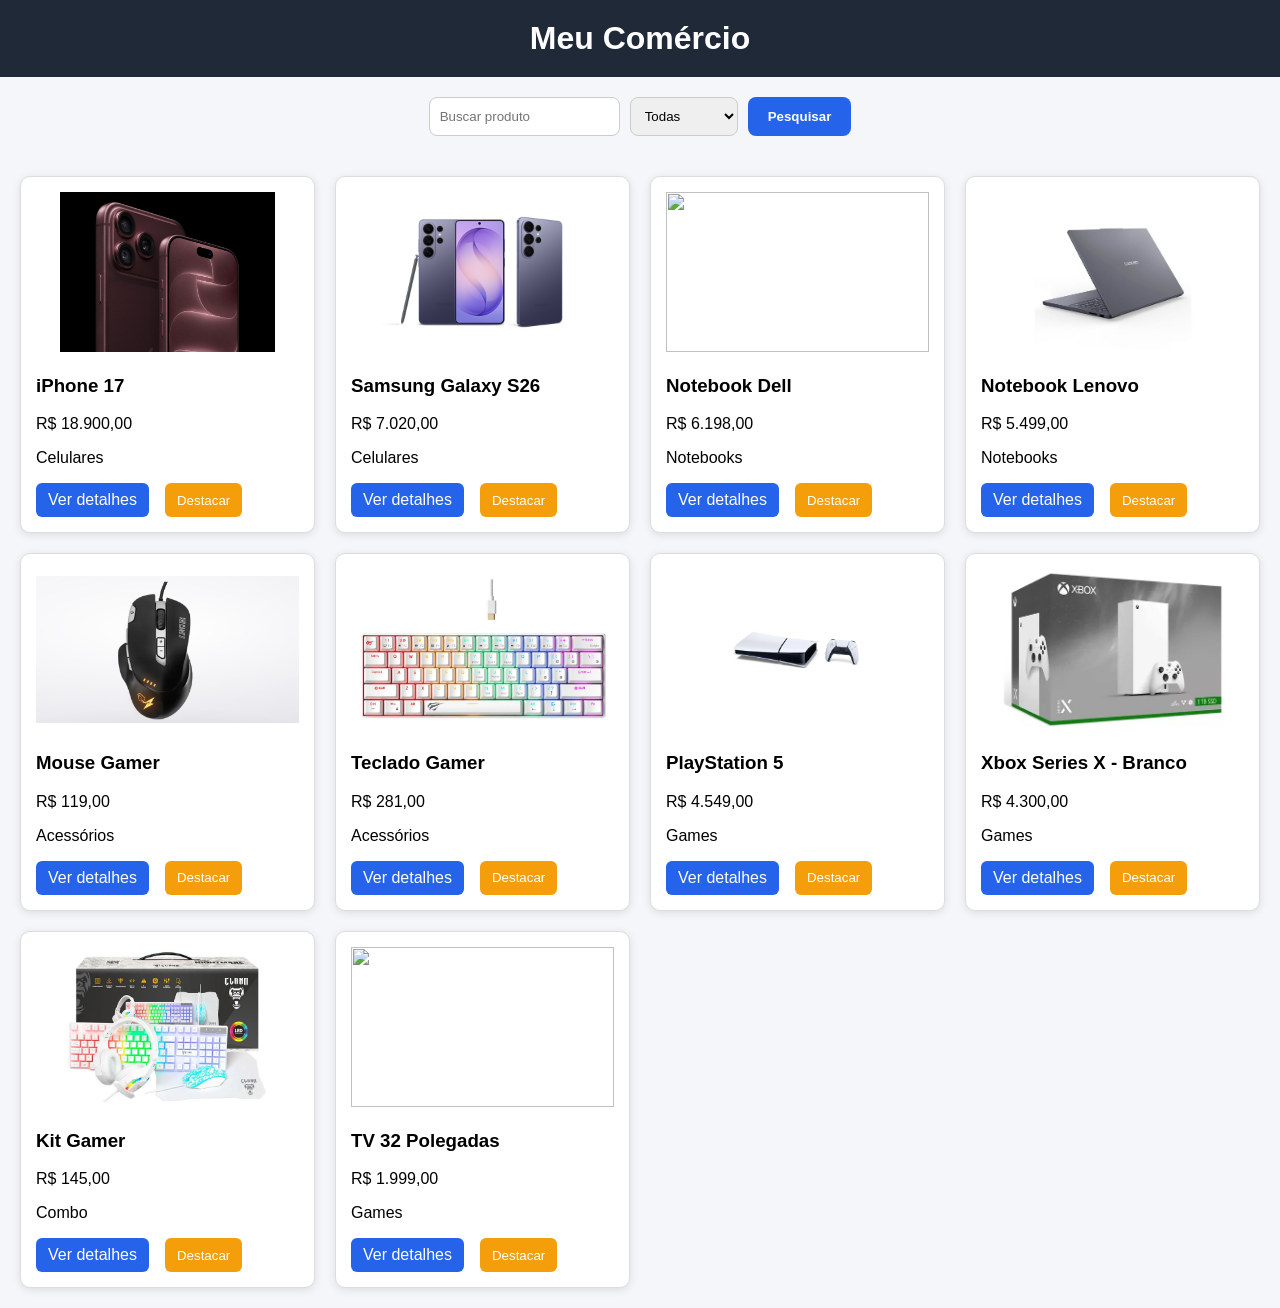
==== index.html @ 9a6221bd "Backup inicial da atividade 09" ====
<!DOCTYPE html>
<html lang="pt-BR">
<head>
    <meta charset="UTF-8">
    <meta name="viewport" content="width=device-width, initial-scale=1.0">

<title>Meu Pequeno Comércio</title>
    <link rel="stylesheet" href="./css/styles.css">
</head>

<body>
    <h1>Meu Comércio</h1>

        <div class="controls">
            <input type="text" id="search" placeholder="Buscar produto">

            <select id="category">
                <option value="Todas">Todos</option>
            </select>

            <button id="btnRender">Pesquisar</button>
        </div>

        <div id="product-list"></div>

    <script src="./js/script.js"></script>
</body>

</html>
---- css/styles.css ----
body {
    font-family: Arial, sans-serif;
    margin: 0;
    background-color: #f4f6f9;
}

h1 {
    text-align: center;
    background: #1f2937;
    color: white;
    padding: 20px;
    margin: 0;
}

.controls {
    display: flex;
    justify-content: center;
    gap: 10px;
    padding: 20px;
    flex-wrap: wrap;
}

input,
select {
    padding: 10px;
    border: 1px solid #ccc;
    border-radius: 8px;
}

#btnRender {
    background: #2563eb;
    color: white;
    border: none;
    padding: 12px 20px;
    font-weight: bold;
    border-radius: 8px;
}

#btnRender:hover {
    background: #1d4ed8;
}

#product-list {
    display: grid;
    grid-template-columns: repeat(auto-fit, minmax(250px, 1fr));
    gap: 20px;
    padding: 20px;
}

.card {
background: white;
border: 1px solid #ddd;
border-radius: 8px;
padding: 10px;
}

.card {
    background: white;
    border-radius: 10px;
    padding: 15px;
    box-shadow: 0 2px 8px rgba(0,0,0,.1);
}

.card img {
    width: 100%;
    height: 160px;
    object-fit: contain;
}

.card:hover {
    transform: translateY(-5px);
    box-shadow: 0 6px 20px rgba(0,0,0,.2);
}

.highlight {
border: 3px solid orange;
box-shadow: 0 0 10px orange;
}

button {
    background-color: #f59e0b;
    color: white;
    border: none;
    border-radius: 6px;
    padding: 8px 12px;
}

.btn-details {
    background-color: #2563eb;
    color: white;
    text-decoration: none;
    padding: 8px 12px;
    border-radius: 6px;
    display: inline-block;
    margin-right: 8px;
    transition: 0.3s;
}

.btn-details:hover {
    background-color: #1d4ed8;
}

.card-buttons {
    display: flex;
    gap: 8px;
    margin-top: 10px;
}

#product-details {
    max-width: 700px;
    margin: 30px auto;
    padding: 30px;
    background: white;
    border-radius: 12px;
    box-shadow: 0 4px 12px rgba(0,0,0,.1);
}

.detail-image {
    width: 100%;
    max-width: 280px;
    height: auto;
    display: block;
    margin: 0 auto 20px auto;
    border-radius: 12px;
}

#product-details h2 {
    text-align: center;
    color: #1f2937;
    margin-bottom: 10px;
}

.price {
    text-align: center;
    color: #16a34a;
    font-size: 28px;
    font-weight: bold;
    margin-bottom: 20px;
}

.info {
    margin-bottom: 15px;
    font-size: 16px;
}

.back-button {
    display: inline-block;
    margin-top: 20px;
    background: #2563eb;
    color: white;
    padding: 10px 16px;
    border-radius: 8px;
    text-decoration: none;
}

.back-button:hover {
    background: #1d4ed8;
}

.back-container {
    max-width: 700px;
    margin: 10px auto;
}
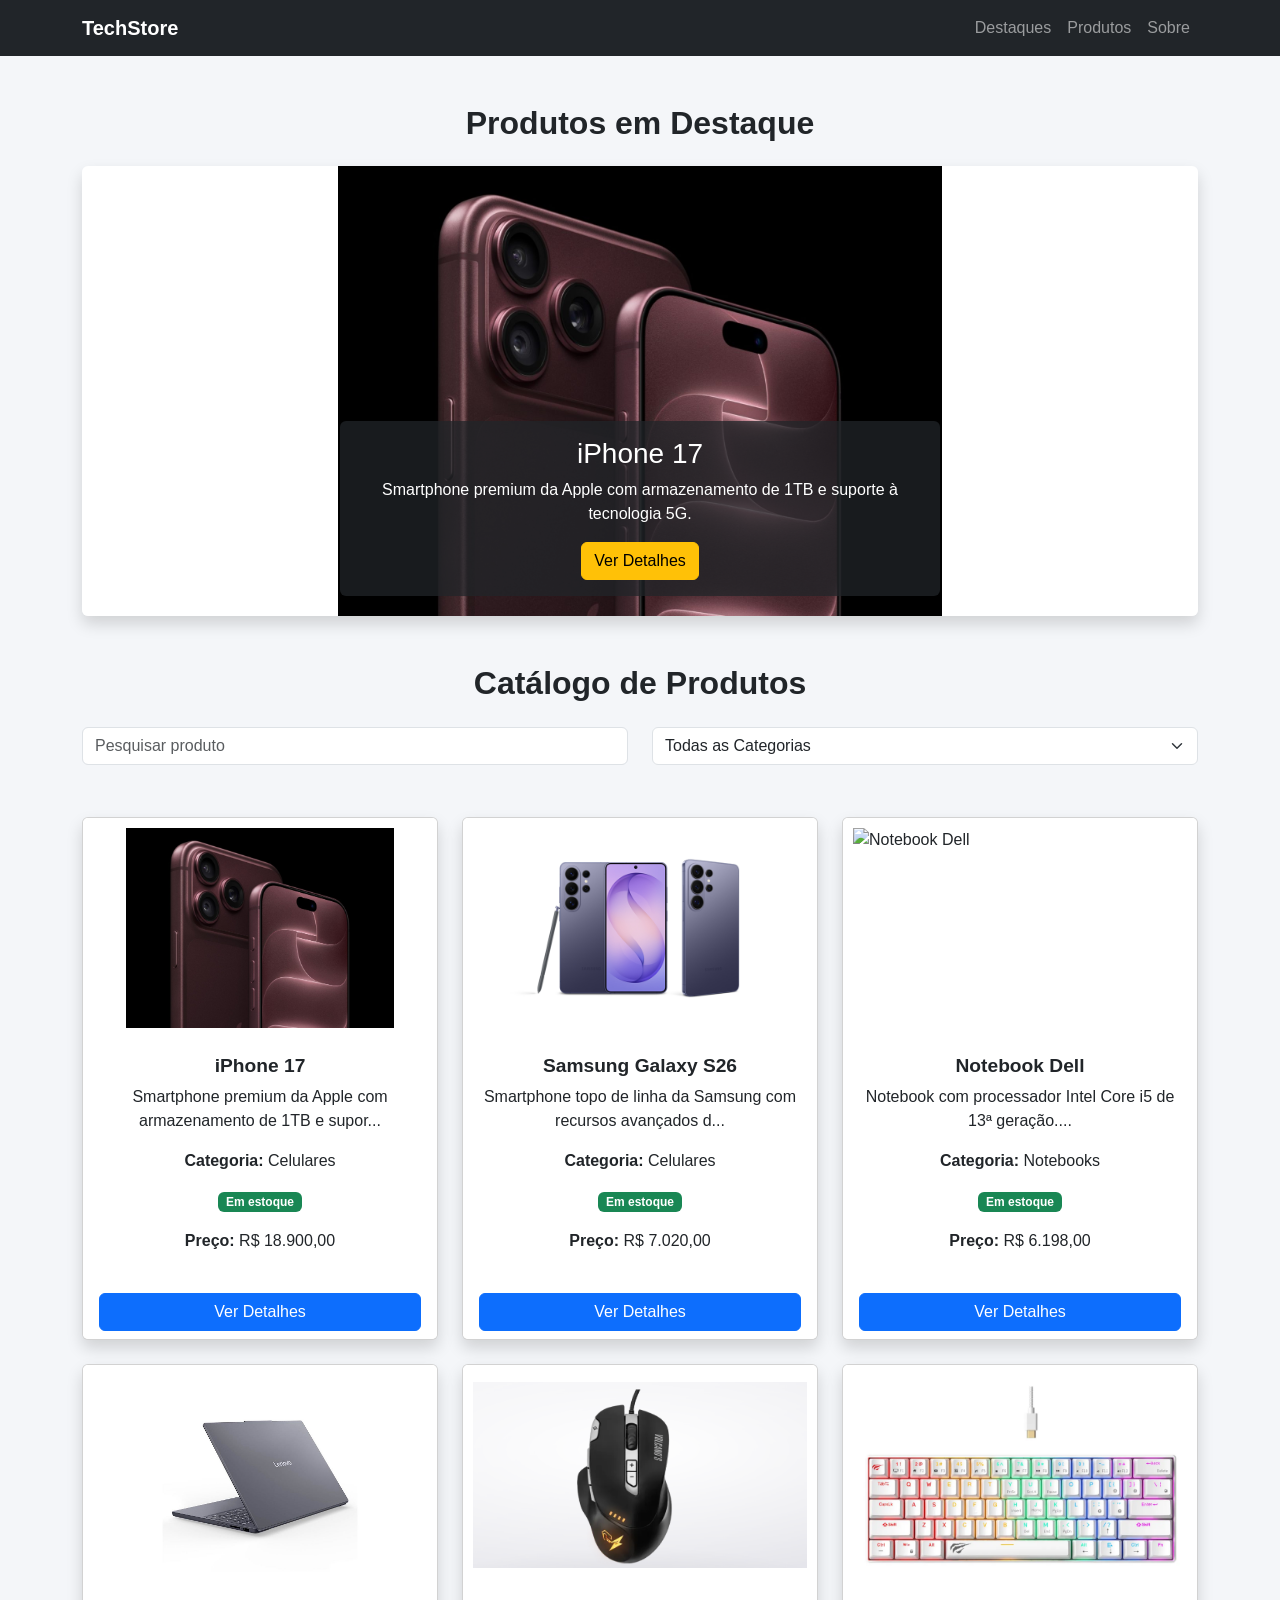
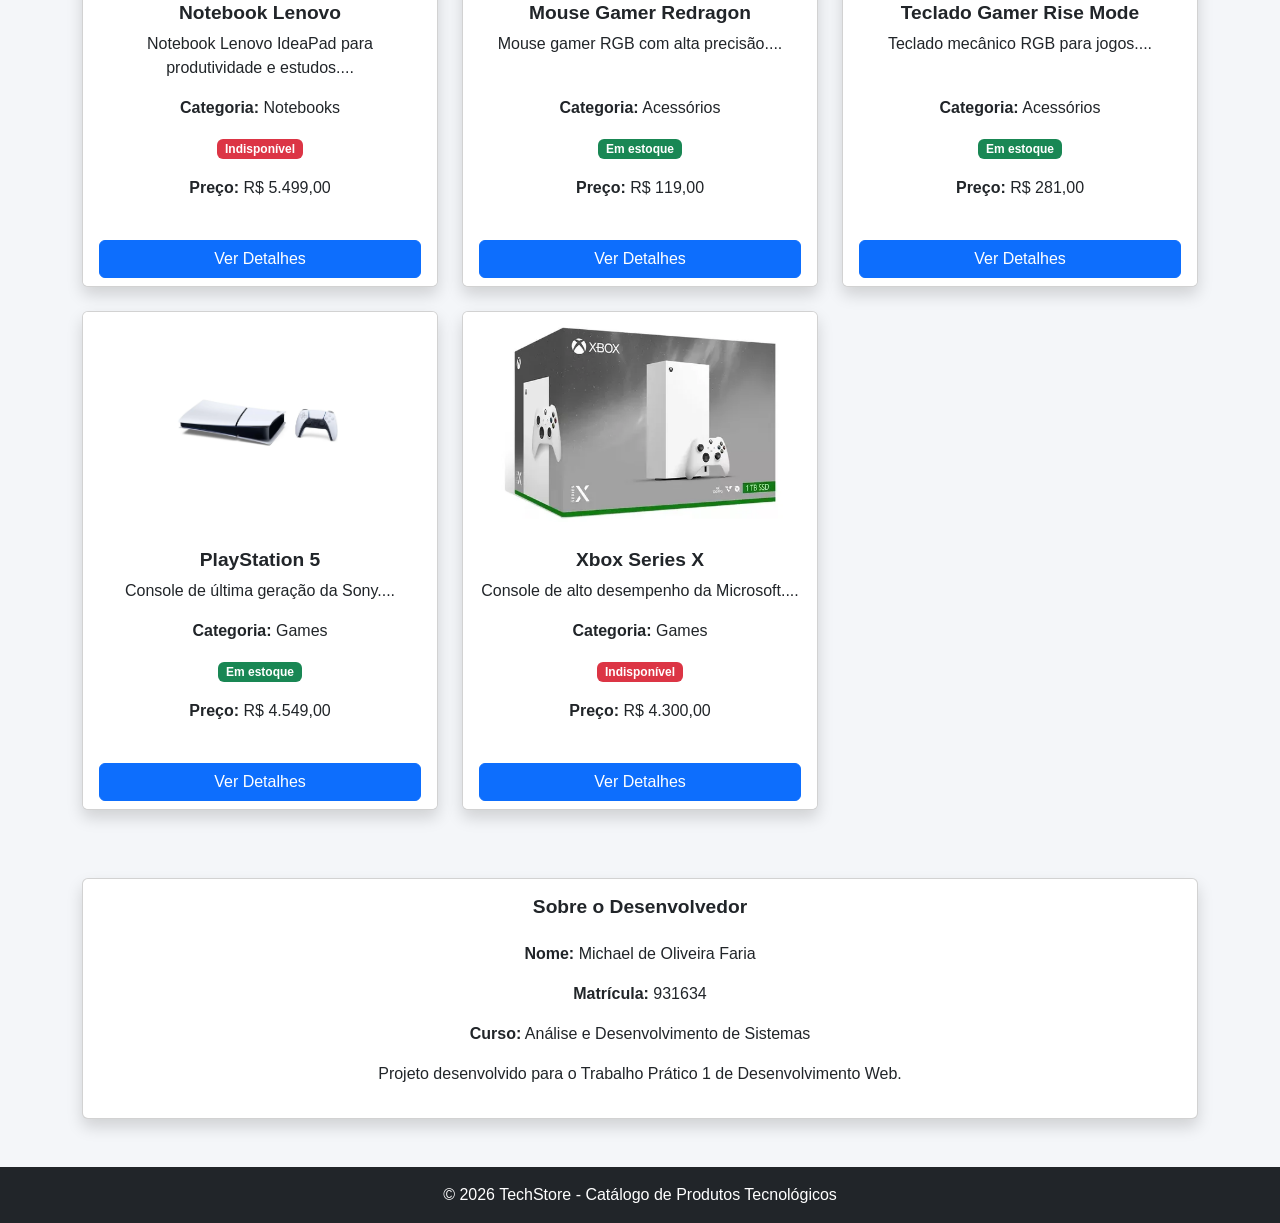
==== commit 79321699: "Implementa home e pagina de detalhes dinamicas" ====
--- a/index.html
+++ b/index.html
@@ -1,29 +1,203 @@
 <!DOCTYPE html>
 <html lang="pt-BR">
+
 <head>
     <meta charset="UTF-8">
     <meta name="viewport" content="width=device-width, initial-scale=1.0">
-
-<title>Meu Pequeno Comércio</title>
-    <link rel="stylesheet" href="./css/styles.css">
+    <title>TechStore</title>
+
+    <!-- Bootstrap -->
+    <link href="https://cdn.jsdelivr.net/npm/bootstrap@5.3.7/dist/css/bootstrap.min.css"
+        rel="stylesheet">
+
+    <!-- CSS -->
+    <link rel="stylesheet" href="./assets/css/styles.css">
 </head>
 
 <body>
-    <h1>Meu Comércio</h1>
-
-        <div class="controls">
-            <input type="text" id="search" placeholder="Buscar produto">
-
-            <select id="category">
-                <option value="Todas">Todos</option>
-            </select>
-
-            <button id="btnRender">Pesquisar</button>
-        </div>
-
-        <div id="product-list"></div>
-
-    <script src="./js/script.js"></script>
+
+    <!-- Navbar -->
+
+    <nav class="navbar navbar-expand-lg navbar-dark bg-dark">
+        <div class="container">
+
+            <a class="navbar-brand fw-bold" href="index.html">
+                TechStore
+            </a>
+
+            <button class="navbar-toggler"
+                type="button"
+                data-bs-toggle="collapse"
+                data-bs-target="#menuPrincipal">
+
+                <span class="navbar-toggler-icon"></span>
+
+            </button>
+
+            <div class="collapse navbar-collapse" id="menuPrincipal">
+
+                <ul class="navbar-nav ms-auto">
+
+                    <li class="nav-item">
+                        <a class="nav-link" href="#destaques">
+                            Destaques
+                        </a>
+                    </li>
+
+                    <li class="nav-item">
+                        <a class="nav-link" href="#produtos">
+                            Produtos
+                        </a>
+                    </li>
+
+                    <li class="nav-item">
+                        <a class="nav-link" href="#autor">
+                            Sobre
+                        </a>
+                    </li>
+
+                </ul>
+
+            </div>
+
+        </div>
+    </nav>
+
+    <!-- Destaques -->
+
+    <section id="destaques" class="container mt-5">
+
+        <h2 class="text-center mb-4 fw-bold">
+            Produtos em Destaque
+        </h2>
+
+        <div id="carouselDestaques"
+            class="carousel slide shadow rounded overflow-hidden">
+            <div class="carousel-indicators" id="carousel-indicators">
+            
+            </div>
+
+            <div class="carousel-inner" id="carousel-container">
+
+                <!-- Gerado pelo app.js -->
+
+            </div>
+
+            <button class="carousel-control-prev"
+                type="button"
+                data-bs-target="#carouselDestaques"
+                data-bs-slide="prev">
+
+                <span class="carousel-control-prev-icon"></span>
+
+            </button>
+
+            <button class="carousel-control-next"
+                type="button"
+                data-bs-target="#carouselDestaques"
+                data-bs-slide="next">
+
+                <span class="carousel-control-next-icon"></span>
+
+            </button>
+
+        </div>
+
+    </section>
+
+    <!-- Produtos -->
+
+    <section id="produtos" class="container mt-5">
+
+        <h2 class="text-center mb-4 fw-bold">
+            Catálogo de Produtos
+        </h2>
+
+        <div class="row mb-4">
+
+            <div class="col-md-6 mb-2">
+
+                <input type="text"
+                    id="search"
+                    class="form-control"
+                    placeholder="Pesquisar produto">
+
+            </div>
+
+            <div class="col-md-6 mb-2">
+
+                <select id="category"
+                    class="form-select">
+
+                    <option value="Todas">
+                        Todas as Categorias
+                    </option>
+
+                </select>
+
+            </div>
+
+        </div>
+
+        <div id="product-list"
+            class="row g-4">
+
+            <!-- Cards gerados pelo app.js -->
+
+        </div>
+
+    </section>
+
+    <!-- Sobre -->
+
+    <section id="autor"
+        class="container mt-5 mb-5">
+
+        <div class="card shadow">
+
+            <div class="card-body">
+
+                <h2 class="card-title mb-4">
+                    Sobre o Desenvolvedor
+                </h2>
+
+                <p>
+                    <strong>Nome:</strong>
+                    Michael de Oliveira Faria
+                </p>
+
+                <p>
+                    <strong>Matrícula:</strong>
+                    931634
+                </p>
+
+                <p>
+                    <strong>Curso:</strong>
+                    Análise e Desenvolvimento de Sistemas
+                </p>
+
+                <p>
+                    Projeto desenvolvido para o Trabalho Prático 1 de Desenvolvimento Web.
+                </p>
+
+            </div>
+
+        </div>
+
+    </section>
+
+    <footer class="bg-dark text-white text-center p-3 mt-4">
+         © 2026 TechStore - Catálogo de Produtos Tecnológicos
+    </footer>
+
+    <!-- Bootstrap JS -->
+
+    <script src="https://cdn.jsdelivr.net/npm/bootstrap@5.3.7/dist/js/bootstrap.bundle.min.js"></script>
+    
+    <!-- App -->
+
+    <script src="./assets/js/app.js"></script>
+
 </body>
 
 </html>
--- a/assets/css/styles.css
+++ b/assets/css/styles.css
@@ -0,0 +1,192 @@
+body {
+    font-family: Arial, sans-serif;
+    margin: 0;
+    background-color: #f4f6f9;
+}
+
+h1 {
+    text-align: center;
+    background: #1f2937;
+    color: white;
+    padding: 20px;
+    margin: 0;
+}
+
+.controls {
+    display: flex;
+    justify-content: center;
+    gap: 10px;
+    padding: 20px;
+    flex-wrap: wrap;
+}
+
+input,
+select {
+    padding: 10px;
+    border: 1px solid #ccc;
+    border-radius: 8px;
+}
+
+#btnRender {
+    background: #2563eb;
+    color: white;
+    border: none;
+    padding: 12px 20px;
+    font-weight: bold;
+    border-radius: 8px;
+}
+
+#btnRender:hover {
+    background: #1d4ed8;
+}
+
+#product-list {
+    padding: 20px 0;
+}
+
+.card {
+    transition: 0.3s;
+}
+
+.card img {
+    width: 100%;
+    height: 220px;
+    object-fit: contain;
+    padding: 10px;
+}
+
+.card:hover {
+    transform: translateY(-5px);
+    box-shadow: 0 6px 20px rgba(0,0,0,.2);
+}
+
+.highlight {
+border: 3px solid orange;
+box-shadow: 0 0 10px orange;
+}
+
+button {
+    background-color: #f59e0b;
+    color: white;
+    border: none;
+    border-radius: 6px;
+    padding: 8px 12px;
+}
+
+.btn-details {
+    background-color: #2563eb;
+    color: white;
+    text-decoration: none;
+    padding: 8px 12px;
+    border-radius: 6px;
+    display: inline-block;
+    margin-right: 8px;
+    transition: 0.3s;
+}
+
+.btn-details:hover {
+    background-color: #1d4ed8;
+}
+
+.card-buttons {
+    display: flex;
+    gap: 8px;
+    margin-top: 10px;
+}
+
+#product-details {
+    max-width: 700px;
+    margin: 30px auto;
+    padding: 30px;
+    background: white;
+    border-radius: 12px;
+    box-shadow: 0 4px 12px rgba(0,0,0,.1);
+}
+
+.detail-image {
+    width: 100%;
+    max-width: 280px;
+    height: auto;
+    display: block;
+    margin: 0 auto 20px auto;
+    border-radius: 12px;
+}
+
+#product-details h2 {
+    text-align: center;
+    color: #1f2937;
+    margin-bottom: 10px;
+}
+
+.price {
+    text-align: center;
+    color: #16a34a;
+    font-size: 28px;
+    font-weight: bold;
+    margin-bottom: 20px;
+}
+
+.info {
+    margin-bottom: 15px;
+    font-size: 16px;
+}
+
+.back-button {
+    display: inline-block;
+    margin-top: 20px;
+    background: #2563eb;
+    color: white;
+    padding: 10px 16px;
+    border-radius: 8px;
+    text-decoration: none;
+}
+
+.back-button:hover {
+    background: #1d4ed8;
+}
+
+.back-container {
+    max-width: 700px;
+    margin: 10px auto;
+}
+.card {
+    width: 100% !important;
+}
+
+.card-body {
+    display: flex;
+    flex-direction: column;
+}
+
+.card-title {
+    font-size: 1.2rem;
+    font-weight: bold;
+}
+
+.card-text {
+    flex-grow: 1;
+}
+
+.card img {
+    max-width: 100%;
+    object-fit: contain;
+}
+
+.carousel-item img {
+    height: 500px;
+    object-fit: contain;
+    background-color: white;
+}
+
+.carousel-caption {
+    max-width: 600px;
+    margin: 0 auto;
+}
+
+.card-body {
+    text-align: center;
+}
+
+.card-footer {
+    background: transparent;
+}
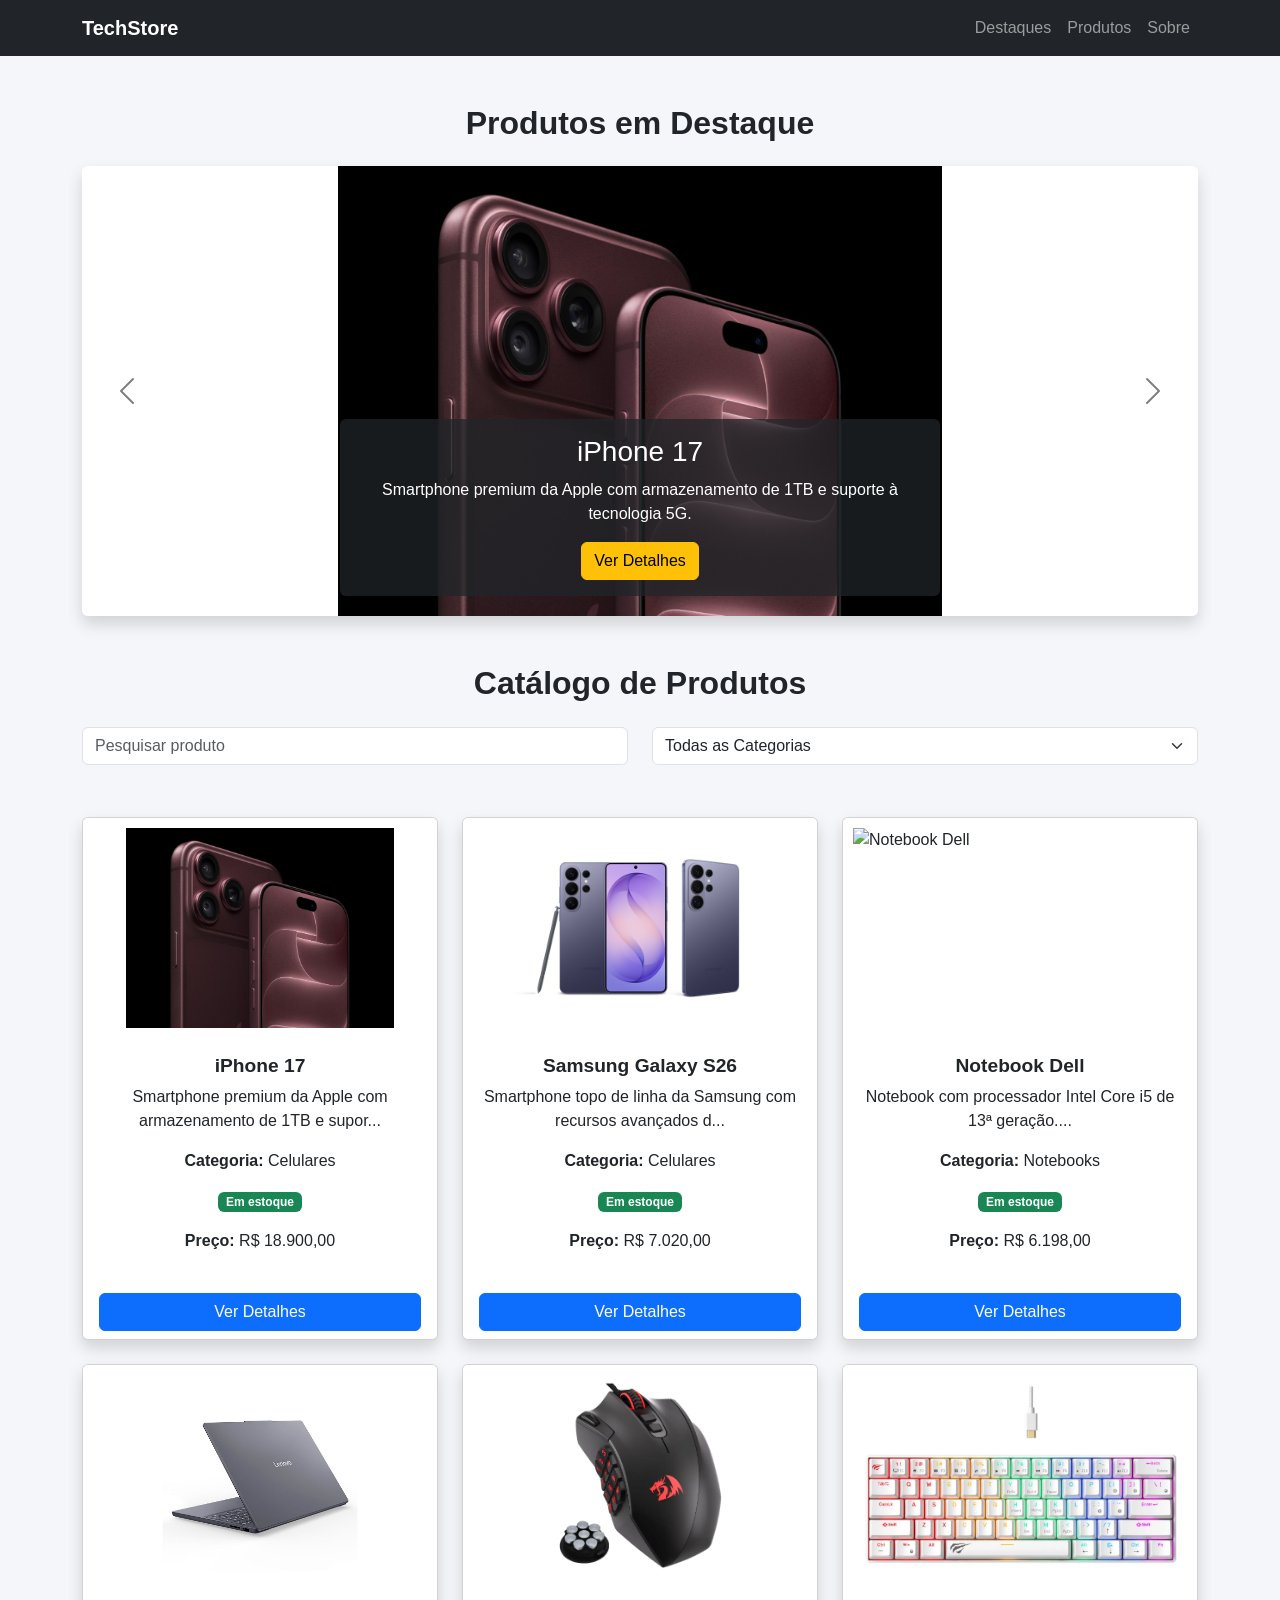
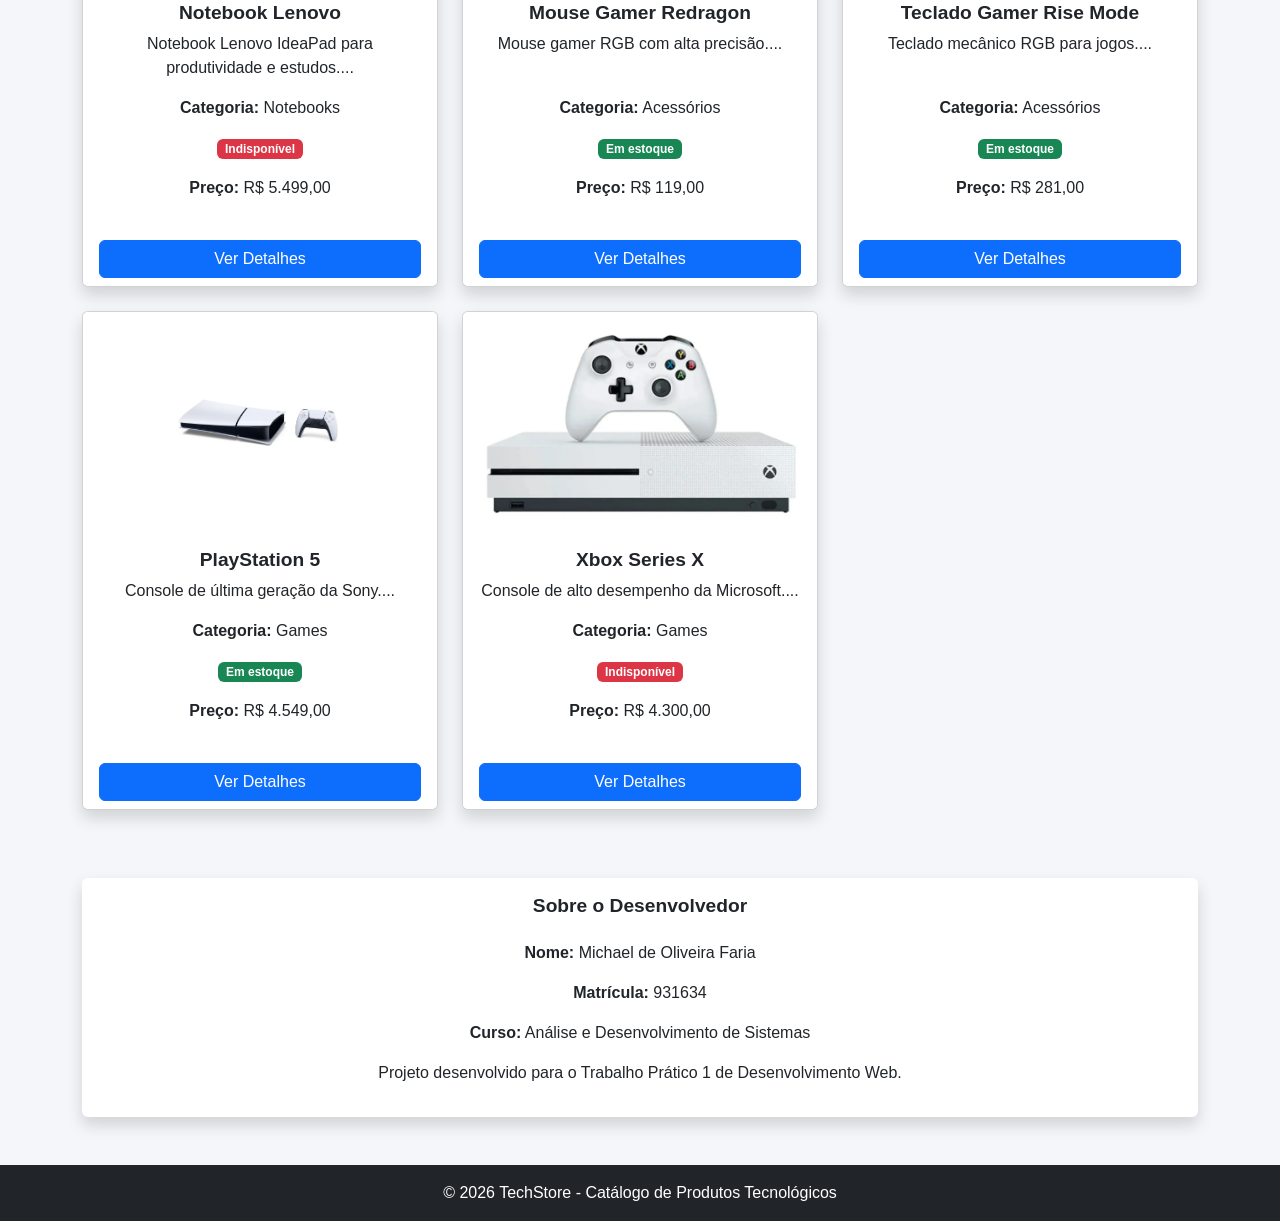
==== commit f6c9ec79: "Atualiza imagens e finaliza carousel responsivo" ====
--- a/index.html
+++ b/index.html
@@ -72,10 +72,10 @@
         </h2>
 
         <div id="carouselDestaques"
-            class="carousel slide shadow rounded overflow-hidden">
-            <div class="carousel-indicators" id="carousel-indicators">
+            class="carousel slide shadow rounded overflow-hidden"
+            data-bs-ride="carousel"
+            data-bs-interval="4000">
             
-            </div>
 
             <div class="carousel-inner" id="carousel-container">
 
@@ -193,8 +193,6 @@
     <!-- Bootstrap JS -->
 
     <script src="https://cdn.jsdelivr.net/npm/bootstrap@5.3.7/dist/js/bootstrap.bundle.min.js"></script>
-    
-    <!-- App -->
 
     <script src="./assets/js/app.js"></script>
 
--- a/assets/css/styles.css
+++ b/assets/css/styles.css
@@ -1,10 +1,13 @@
+/* ========================================
+   GERAL
+======================================== */
+
 body {
     font-family: Arial, sans-serif;
-    margin: 0;
     background-color: #f4f6f9;
 }
 
-h1 {
+.page-title {
     text-align: center;
     background: #1f2937;
     color: white;
@@ -12,150 +15,84 @@
     margin: 0;
 }
 
-.controls {
-    display: flex;
-    justify-content: center;
-    gap: 10px;
-    padding: 20px;
-    flex-wrap: wrap;
-}
-
 input,
 select {
-    padding: 10px;
-    border: 1px solid #ccc;
     border-radius: 8px;
 }
 
-#btnRender {
-    background: #2563eb;
+/* ========================================
+   CAROUSEL
+======================================== */
+
+.carousel {
+    background-color: white;
+    border-radius: 10px;
+    overflow: hidden;
+}
+
+.carousel-img {
+    width: 100%;
+    height: 450px;
+    object-fit: contain;
+    background-color: white;
+}
+
+.carousel-caption {
+    background: rgba(0, 0, 0, 0.75);
+    border-radius: 10px;
+    padding: 15px;
+    max-width: 600px;
+    margin: 0 auto;
+}
+
+.carousel-caption h3 {
     color: white;
-    border: none;
-    padding: 12px 20px;
-    font-weight: bold;
-    border-radius: 8px;
-}
-
-#btnRender:hover {
-    background: #1d4ed8;
-}
+    margin-bottom: 10px;
+}
+
+.carousel-caption p {
+    color: white;
+}
+
+.carousel-control-prev,
+.carousel-control-next {
+    width: 8%;
+}
+
+.carousel-control-prev-icon,
+.carousel-control-next-icon {
+    filter: invert(100%);
+}
+
+/* ========================================
+   CATÁLOGO
+======================================== */
 
 #product-list {
     padding: 20px 0;
 }
 
 .card {
-    transition: 0.3s;
-}
-
-.card img {
-    width: 100%;
-    height: 220px;
-    object-fit: contain;
-    padding: 10px;
+    width: 100%;
+    transition: all 0.3s ease;
 }
 
 .card:hover {
     transform: translateY(-5px);
-    box-shadow: 0 6px 20px rgba(0,0,0,.2);
-}
-
-.highlight {
-border: 3px solid orange;
-box-shadow: 0 0 10px orange;
-}
-
-button {
-    background-color: #f59e0b;
-    color: white;
-    border: none;
-    border-radius: 6px;
-    padding: 8px 12px;
-}
-
-.btn-details {
-    background-color: #2563eb;
-    color: white;
-    text-decoration: none;
-    padding: 8px 12px;
-    border-radius: 6px;
-    display: inline-block;
-    margin-right: 8px;
-    transition: 0.3s;
-}
-
-.btn-details:hover {
-    background-color: #1d4ed8;
-}
-
-.card-buttons {
-    display: flex;
-    gap: 8px;
-    margin-top: 10px;
-}
-
-#product-details {
-    max-width: 700px;
-    margin: 30px auto;
-    padding: 30px;
-    background: white;
-    border-radius: 12px;
-    box-shadow: 0 4px 12px rgba(0,0,0,.1);
-}
-
-.detail-image {
-    width: 100%;
-    max-width: 280px;
-    height: auto;
-    display: block;
-    margin: 0 auto 20px auto;
-    border-radius: 12px;
-}
-
-#product-details h2 {
-    text-align: center;
-    color: #1f2937;
-    margin-bottom: 10px;
-}
-
-.price {
-    text-align: center;
-    color: #16a34a;
-    font-size: 28px;
-    font-weight: bold;
-    margin-bottom: 20px;
-}
-
-.info {
-    margin-bottom: 15px;
-    font-size: 16px;
-}
-
-.back-button {
-    display: inline-block;
-    margin-top: 20px;
-    background: #2563eb;
-    color: white;
-    padding: 10px 16px;
-    border-radius: 8px;
-    text-decoration: none;
-}
-
-.back-button:hover {
-    background: #1d4ed8;
-}
-
-.back-container {
-    max-width: 700px;
-    margin: 10px auto;
-}
-.card {
-    width: 100% !important;
+    box-shadow: 0 6px 20px rgba(0, 0, 0, 0.2);
+}
+
+.card img {
+    width: 100%;
+    height: 220px;
+    object-fit: contain;
+    padding: 10px;
 }
 
 .card-body {
     display: flex;
     flex-direction: column;
+    text-align: center;
 }
 
 .card-title {
@@ -167,26 +104,171 @@
     flex-grow: 1;
 }
 
-.card img {
-    max-width: 100%;
-    object-fit: contain;
-}
-
-.carousel-item img {
-    height: 500px;
-    object-fit: contain;
-    background-color: white;
-}
-
-.carousel-caption {
-    max-width: 600px;
-    margin: 0 auto;
-}
-
-.card-body {
-    text-align: center;
-}
-
 .card-footer {
     background: transparent;
+}
+
+/* ========================================
+   SOBRE
+======================================== */
+
+#autor .card {
+    border: none;
+}
+
+/* ========================================
+   DETALHES
+======================================== */
+
+#product-details {
+    max-width: 1000px;
+    margin: 30px auto;
+}
+
+#product-details .card {
+    border: none;
+}
+
+#product-details .card-body {
+    text-align: left;
+    padding: 30px;
+}
+
+#product-details .card-title {
+    font-size: 2rem;
+    font-weight: bold;
+    color: #212529;
+    margin-bottom: 20px;
+}
+
+#product-details img {
+    width: 100%;
+    min-height: 350px;
+    object-fit: contain;
+    background-color: white;
+}
+
+#product-details .badge {
+    font-size: 0.9rem;
+}
+
+/* ========================================
+   GALERIA
+======================================== */
+
+#galeria-fotos .card {
+    transition: all 0.3s ease;
+}
+
+#galeria-fotos .card:hover {
+    transform: translateY(-5px);
+}
+
+#galeria-fotos .card img {
+    height: 250px;
+    object-fit: contain;
+    background-color: white;
+}
+
+#galeria-fotos .card-body {
+    text-align: center;
+}
+
+#galeria-fotos h5 {
+    font-weight: 600;
+}
+
+/* ========================================
+   MOBILE
+======================================== */
+
+@media (max-width: 768px) {
+
+    .navbar-brand {
+        font-size: 1.1rem;
+    }
+
+    h2 {
+        font-size: 1.6rem;
+    }
+
+    /* Carousel */
+
+    .carousel-img {
+        height: 250px;
+    }
+
+    .carousel-caption {
+        position: absolute;
+        left: 10%;
+        right: 10%;
+        bottom: 10px;
+        padding: 10px;
+    }
+
+    .carousel-caption h3 {
+        font-size: 1rem;
+        margin-bottom: 5px;
+    }
+
+    .carousel-caption p {
+        display: none;
+    }
+
+    .carousel-caption .btn {
+        margin-top: 5px;
+        width: auto;
+    }
+
+    .carousel-control-prev,
+    .carousel-control-next {
+        width: 15%;
+    }
+
+    /* Cards */
+
+    .card img {
+        height: 180px;
+    }
+
+    .card-title {
+        font-size: 1rem;
+    }
+
+    .card-text {
+        font-size: 0.85rem;
+    }
+
+    /* Sobre */
+
+    #autor .card-body {
+        text-align: center;
+    }
+
+    /* Detalhes */
+
+    #product-details {
+        max-width: 100%;
+        padding: 0;
+    }
+
+    #product-details img {
+        min-height: auto;
+        max-height: 250px;
+    }
+
+    #product-details .card-title {
+        font-size: 1.5rem;
+        text-align: center;
+    }
+
+    #product-details .card-body {
+        padding: 20px;
+    }
+
+    /* Galeria */
+
+    #galeria-fotos .card img {
+        height: 180px;
+    }
 }
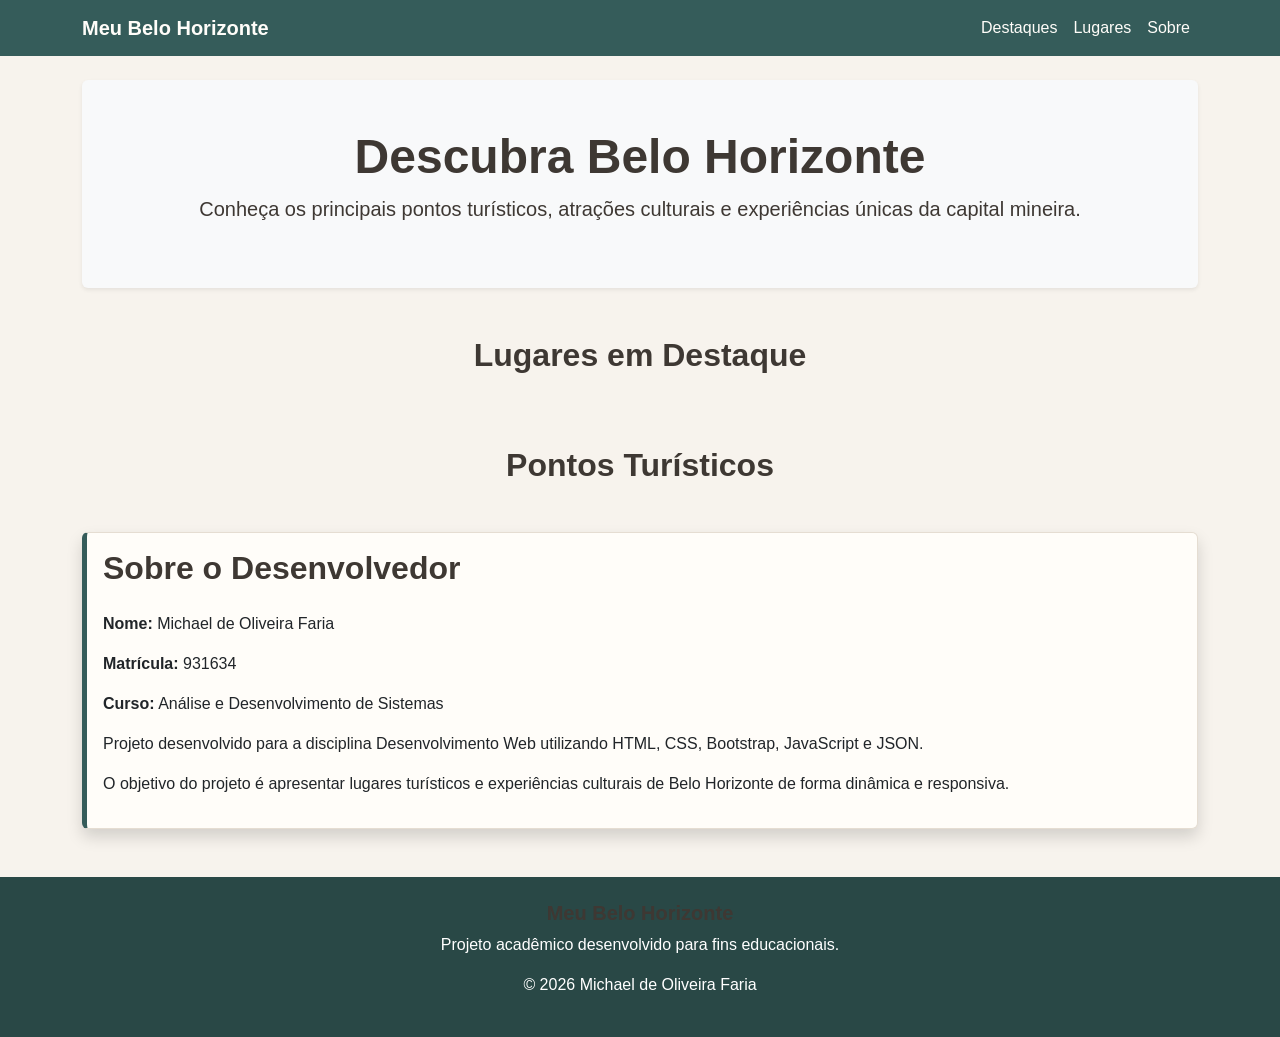
==== commit 130bc7ab: "Atualizando o tema do trabalho" ====
--- a/index.html
+++ b/index.html
@@ -2,30 +2,43 @@
 <html lang="pt-BR">
 
 <head>
+
     <meta charset="UTF-8">
     <meta name="viewport" content="width=device-width, initial-scale=1.0">
-    <title>TechStore</title>
+
+    <title>Meu Belo Horizonte</title>
 
     <!-- Bootstrap -->
-    <link href="https://cdn.jsdelivr.net/npm/bootstrap@5.3.7/dist/css/bootstrap.min.css"
+    <link
+        href="https://cdn.jsdelivr.net/npm/bootstrap@5.3.7/dist/css/bootstrap.min.css"
         rel="stylesheet">
 
     <!-- CSS -->
-    <link rel="stylesheet" href="./assets/css/styles.css">
+    <link
+        rel="stylesheet"
+        href="./assets/css/styles.css">
+
 </head>
 
 <body>
 
-    <!-- Navbar -->
-
-    <nav class="navbar navbar-expand-lg navbar-dark bg-dark">
+    <!-- ==========================
+         CABEÇALHO
+    =========================== -->
+
+    <nav class="navbar navbar-expand-lg navbar-dark">
+
         <div class="container">
 
-            <a class="navbar-brand fw-bold" href="index.html">
-                TechStore
+            <a class="navbar-brand fw-bold"
+                href="index.html">
+
+                Meu Belo Horizonte
+
             </a>
 
-            <button class="navbar-toggler"
+            <button
+                class="navbar-toggler"
                 type="button"
                 data-bs-toggle="collapse"
                 data-bs-target="#menuPrincipal">
@@ -34,24 +47,29 @@
 
             </button>
 
-            <div class="collapse navbar-collapse" id="menuPrincipal">
+            <div
+                class="collapse navbar-collapse"
+                id="menuPrincipal">
 
                 <ul class="navbar-nav ms-auto">
 
                     <li class="nav-item">
-                        <a class="nav-link" href="#destaques">
+                        <a class="nav-link"
+                            href="#destaques">
                             Destaques
                         </a>
                     </li>
 
                     <li class="nav-item">
-                        <a class="nav-link" href="#produtos">
-                            Produtos
+                        <a class="nav-link"
+                            href="#lugares">
+                            Lugares
                         </a>
                     </li>
 
                     <li class="nav-item">
-                        <a class="nav-link" href="#autor">
+                        <a class="nav-link"
+                            href="#autor">
                             Sobre
                         </a>
                     </li>
@@ -61,43 +79,79 @@
             </div>
 
         </div>
+
     </nav>
 
-    <!-- Destaques -->
-
-    <section id="destaques" class="container mt-5">
+    <!-- ==========================
+         BANNER
+    =========================== -->
+
+    <section class="container mt-4">
+
+        <div class="p-5 rounded text-center bg-light shadow-sm">
+
+            <h1 class="display-5 fw-bold">
+                Descubra Belo Horizonte
+            </h1>
+
+            <p class="lead">
+
+                Conheça os principais pontos turísticos,
+                atrações culturais e experiências únicas
+                da capital mineira.
+
+            </p>
+
+        </div>
+
+    </section>
+
+    <!-- ==========================
+         DESTAQUES
+    =========================== -->
+
+    <section
+        id="destaques"
+        class="container mt-5">
 
         <h2 class="text-center mb-4 fw-bold">
-            Produtos em Destaque
+
+            Lugares em Destaque
+
         </h2>
 
         <div id="carouselDestaques"
             class="carousel slide shadow rounded overflow-hidden"
-            data-bs-ride="carousel"
-            data-bs-interval="4000">
-            
-
-            <div class="carousel-inner" id="carousel-container">
-
-                <!-- Gerado pelo app.js -->
+            data-bs-ride="carousel">
+
+            <div class="carousel-inner"
+                id="carousel-container">
+
+                <!-- app.js -->
 
             </div>
 
-            <button class="carousel-control-prev"
+            <button
+                class="carousel-control-prev"
                 type="button"
                 data-bs-target="#carouselDestaques"
                 data-bs-slide="prev">
 
-                <span class="carousel-control-prev-icon"></span>
+                <span
+                    class="carousel-control-prev-icon">
+                </span>
 
             </button>
 
-            <button class="carousel-control-next"
+            <button
+                class="carousel-control-next"
                 type="button"
                 data-bs-target="#carouselDestaques"
                 data-bs-slide="next">
 
-                <span class="carousel-control-next-icon"></span>
+                <span
+                    class="carousel-control-next-icon">
+                </span>
 
             </button>
 
@@ -105,79 +159,84 @@
 
     </section>
 
-    <!-- Produtos -->
-
-    <section id="produtos" class="container mt-5">
+    <!-- ==========================
+         TODOS OS LUGARES
+    =========================== -->
+
+    <section
+        id="lugares"
+        class="container mt-5">
 
         <h2 class="text-center mb-4 fw-bold">
-            Catálogo de Produtos
+
+            Pontos Turísticos
+
         </h2>
 
-        <div class="row mb-4">
-
-            <div class="col-md-6 mb-2">
-
-                <input type="text"
-                    id="search"
-                    class="form-control"
-                    placeholder="Pesquisar produto">
-
-            </div>
-
-            <div class="col-md-6 mb-2">
-
-                <select id="category"
-                    class="form-select">
-
-                    <option value="Todas">
-                        Todas as Categorias
-                    </option>
-
-                </select>
-
-            </div>
-
-        </div>
-
-        <div id="product-list"
+        <div
+            id="product-list"
             class="row g-4">
 
-            <!-- Cards gerados pelo app.js -->
-
-        </div>
-
-    </section>
-
-    <!-- Sobre -->
-
-    <section id="autor"
+            <!-- app.js -->
+
+        </div>
+
+    </section>
+
+    <!-- ==========================
+         SOBRE O DESENVOLVEDOR
+    =========================== -->
+
+    <section
+        id="autor"
         class="container mt-5 mb-5">
 
         <div class="card shadow">
 
             <div class="card-body">
 
-                <h2 class="card-title mb-4">
+                <h2 class="mb-4">
+
                     Sobre o Desenvolvedor
+
                 </h2>
 
                 <p>
+
                     <strong>Nome:</strong>
                     Michael de Oliveira Faria
-                </p>
-
-                <p>
+
+                </p>
+
+                <p>
+
                     <strong>Matrícula:</strong>
                     931634
-                </p>
-
-                <p>
+
+                </p>
+
+                <p>
+
                     <strong>Curso:</strong>
                     Análise e Desenvolvimento de Sistemas
-                </p>
-
-                <p>
-                    Projeto desenvolvido para o Trabalho Prático 1 de Desenvolvimento Web.
+
+                </p>
+
+                <p>
+
+                    Projeto desenvolvido para a disciplina
+                    Desenvolvimento Web utilizando HTML,
+                    CSS, Bootstrap, JavaScript e JSON.
+
+                </p>
+
+                <p>
+
+                    O objetivo do projeto é apresentar
+                    lugares turísticos e experiências
+                    culturais de Belo Horizonte de forma
+                    dinâmica e responsiva.
+
                 </p>
 
             </div>
@@ -186,13 +245,44 @@
 
     </section>
 
-    <footer class="bg-dark text-white text-center p-3 mt-4">
-         © 2026 TechStore - Catálogo de Produtos Tecnológicos
+    <!-- ==========================
+         RODAPÉ
+    =========================== -->
+
+    <footer class="text-center p-4">
+
+        <div class="container">
+
+            <h5>
+
+                Meu Belo Horizonte
+
+            </h5>
+
+            <p>
+
+                Projeto acadêmico desenvolvido para fins
+                educacionais.
+
+            </p>
+
+            <p>
+
+                © 2026 Michael de Oliveira Faria
+
+            </p>
+
+        </div>
+
     </footer>
 
     <!-- Bootstrap JS -->
 
-    <script src="https://cdn.jsdelivr.net/npm/bootstrap@5.3.7/dist/js/bootstrap.bundle.min.js"></script>
+    <script
+        src="https://cdn.jsdelivr.net/npm/bootstrap@5.3.7/dist/js/bootstrap.bundle.min.js">
+    </script>
+
+    <!-- App -->
 
     <script src="./assets/js/app.js"></script>
 
--- a/assets/css/styles.css
+++ b/assets/css/styles.css
@@ -1,62 +1,67 @@
-/* ========================================
-   GERAL
-======================================== */
+/* ==================================
+   ESTILO GERAL - MEU BELO HORIZONTE
+================================== */
 
 body {
     font-family: Arial, sans-serif;
-    background-color: #f4f6f9;
-}
-
-.page-title {
-    text-align: center;
-    background: #1f2937;
-    color: white;
-    padding: 20px;
-    margin: 0;
-}
-
-input,
-select {
-    border-radius: 8px;
-}
-
-/* ========================================
+    background-color: #F7F3ED;
+    color: #3E3833;
+}
+
+/* ==================================
+   NAVBAR
+================================== */
+
+.navbar {
+    background-color: #355C5A !important;
+}
+
+.navbar-brand,
+.nav-link {
+    color: #FFFDF9 !important;
+}
+
+.nav-link:hover {
+    color: #E6D3B1 !important;
+}
+
+/* ==================================
+   TÍTULOS
+================================== */
+
+h1,
+h2,
+h3,
+h4,
+h5 {
+    color: #3E3833;
+    font-weight: 600;
+}
+
+/* ==================================
    CAROUSEL
-======================================== */
+================================== */
 
 .carousel {
-    background-color: white;
-    border-radius: 10px;
+    border-radius: 12px;
     overflow: hidden;
 }
 
 .carousel-img {
     width: 100%;
-    height: 450px;
-    object-fit: contain;
-    background-color: white;
+    height: 500px;
+    object-fit: cover;
 }
 
 .carousel-caption {
-    background: rgba(0, 0, 0, 0.75);
-    border-radius: 10px;
-    padding: 15px;
-    max-width: 600px;
-    margin: 0 auto;
-}
-
-.carousel-caption h3 {
-    color: white;
-    margin-bottom: 10px;
-}
-
+    background: rgba(41, 72, 70, 0.85);
+    border-radius: 12px;
+    padding: 20px;
+}
+
+.carousel-caption h3,
 .carousel-caption p {
     color: white;
-}
-
-.carousel-control-prev,
-.carousel-control-next {
-    width: 8%;
 }
 
 .carousel-control-prev-icon,
@@ -64,211 +69,137 @@
     filter: invert(100%);
 }
 
-/* ========================================
-   CATÁLOGO
-======================================== */
-
-#product-list {
-    padding: 20px 0;
-}
+/* ==================================
+   BOTÕES
+================================== */
+
+.btn-primary,
+.btn-warning {
+    background-color: #5B7C82;
+    border-color: #5B7C82;
+    color: white;
+}
+
+.btn-primary:hover,
+.btn-warning:hover {
+    background-color: #486970;
+    border-color: #486970;
+}
+
+.btn-outline-primary {
+    color: #5B7C82;
+    border-color: #5B7C82;
+}
+
+.btn-outline-primary:hover {
+    background-color: #5B7C82;
+    color: white;
+}
+
+/* ==================================
+   CARDS
+================================== */
 
 .card {
-    width: 100%;
-    transition: all 0.3s ease;
+    background-color: #FFFDF9;
+    border: 1px solid #E5DDD2;
+    transition: 0.3s ease;
 }
 
 .card:hover {
     transform: translateY(-5px);
-    box-shadow: 0 6px 20px rgba(0, 0, 0, 0.2);
+    box-shadow: 0 6px 20px rgba(53,92,90,0.2);
 }
 
 .card img {
-    width: 100%;
-    height: 220px;
-    object-fit: contain;
-    padding: 10px;
-}
-
-.card-body {
-    display: flex;
-    flex-direction: column;
-    text-align: center;
+    height: 250px;
+    object-fit: cover;
 }
 
 .card-title {
-    font-size: 1.2rem;
-    font-weight: bold;
-}
-
-.card-text {
-    flex-grow: 1;
+    color: #355C5A;
 }
 
 .card-footer {
     background: transparent;
 }
 
-/* ========================================
-   SOBRE
-======================================== */
+/* ==================================
+   SOBRE O AUTOR
+================================== */
 
 #autor .card {
-    border: none;
-}
-
-/* ========================================
+    border-left: 5px solid #355C5A;
+}
+
+/* ==================================
    DETALHES
-======================================== */
-
-#product-details {
-    max-width: 1000px;
-    margin: 30px auto;
-}
+================================== */
 
 #product-details .card {
     border: none;
 }
 
-#product-details .card-body {
-    text-align: left;
-    padding: 30px;
-}
-
-#product-details .card-title {
-    font-size: 2rem;
-    font-weight: bold;
-    color: #212529;
-    margin-bottom: 20px;
-}
-
 #product-details img {
     width: 100%;
-    min-height: 350px;
-    object-fit: contain;
-    background-color: white;
-}
-
-#product-details .badge {
-    font-size: 0.9rem;
-}
-
-/* ========================================
+    min-height: 400px;
+    object-fit: cover;
+}
+
+#product-details .card-title {
+    color: #355C5A;
+}
+
+/* ==================================
    GALERIA
-======================================== */
+================================== */
+
+#galeria-fotos img {
+    height: 250px;
+    object-fit: cover;
+}
 
 #galeria-fotos .card {
-    transition: all 0.3s ease;
+    transition: .3s;
 }
 
 #galeria-fotos .card:hover {
     transform: translateY(-5px);
 }
 
-#galeria-fotos .card img {
-    height: 250px;
-    object-fit: contain;
-    background-color: white;
-}
-
-#galeria-fotos .card-body {
-    text-align: center;
-}
-
-#galeria-fotos h5 {
-    font-weight: 600;
-}
-
-/* ========================================
+/* ==================================
+   FOOTER
+================================== */
+
+footer {
+    background-color: #294846 !important;
+    color: white;
+}
+
+/* ==================================
    MOBILE
-======================================== */
-
-@media (max-width: 768px) {
-
-    .navbar-brand {
-        font-size: 1.1rem;
-    }
-
-    h2 {
-        font-size: 1.6rem;
-    }
-
-    /* Carousel */
-
-    .carousel-img {
-        height: 250px;
-    }
-
-    .carousel-caption {
-        position: absolute;
-        left: 10%;
-        right: 10%;
-        bottom: 10px;
-        padding: 10px;
-    }
-
-    .carousel-caption h3 {
-        font-size: 1rem;
-        margin-bottom: 5px;
-    }
-
-    .carousel-caption p {
-        display: none;
-    }
-
-    .carousel-caption .btn {
-        margin-top: 5px;
-        width: auto;
-    }
-
-    .carousel-control-prev,
-    .carousel-control-next {
-        width: 15%;
-    }
-
-    /* Cards */
-
-    .card img {
-        height: 180px;
-    }
-
-    .card-title {
-        font-size: 1rem;
-    }
-
-    .card-text {
-        font-size: 0.85rem;
-    }
-
-    /* Sobre */
-
-    #autor .card-body {
-        text-align: center;
-    }
-
-    /* Detalhes */
-
-    #product-details {
-        max-width: 100%;
-        padding: 0;
-    }
-
-    #product-details img {
-        min-height: auto;
-        max-height: 250px;
-    }
-
-    #product-details .card-title {
-        font-size: 1.5rem;
-        text-align: center;
-    }
-
-    #product-details .card-body {
-        padding: 20px;
-    }
-
-    /* Galeria */
-
-    #galeria-fotos .card img {
-        height: 180px;
-    }
+================================== */
+
+@media(max-width:768px){
+
+    .carousel-img{
+        height:250px;
+    }
+
+    .carousel-caption p{
+        display:none;
+    }
+
+    .card img{
+        height:180px;
+    }
+
+    #product-details img{
+        min-height:250px;
+    }
+
+    #product-details .card-title{
+        text-align:center;
+    }
+
 }
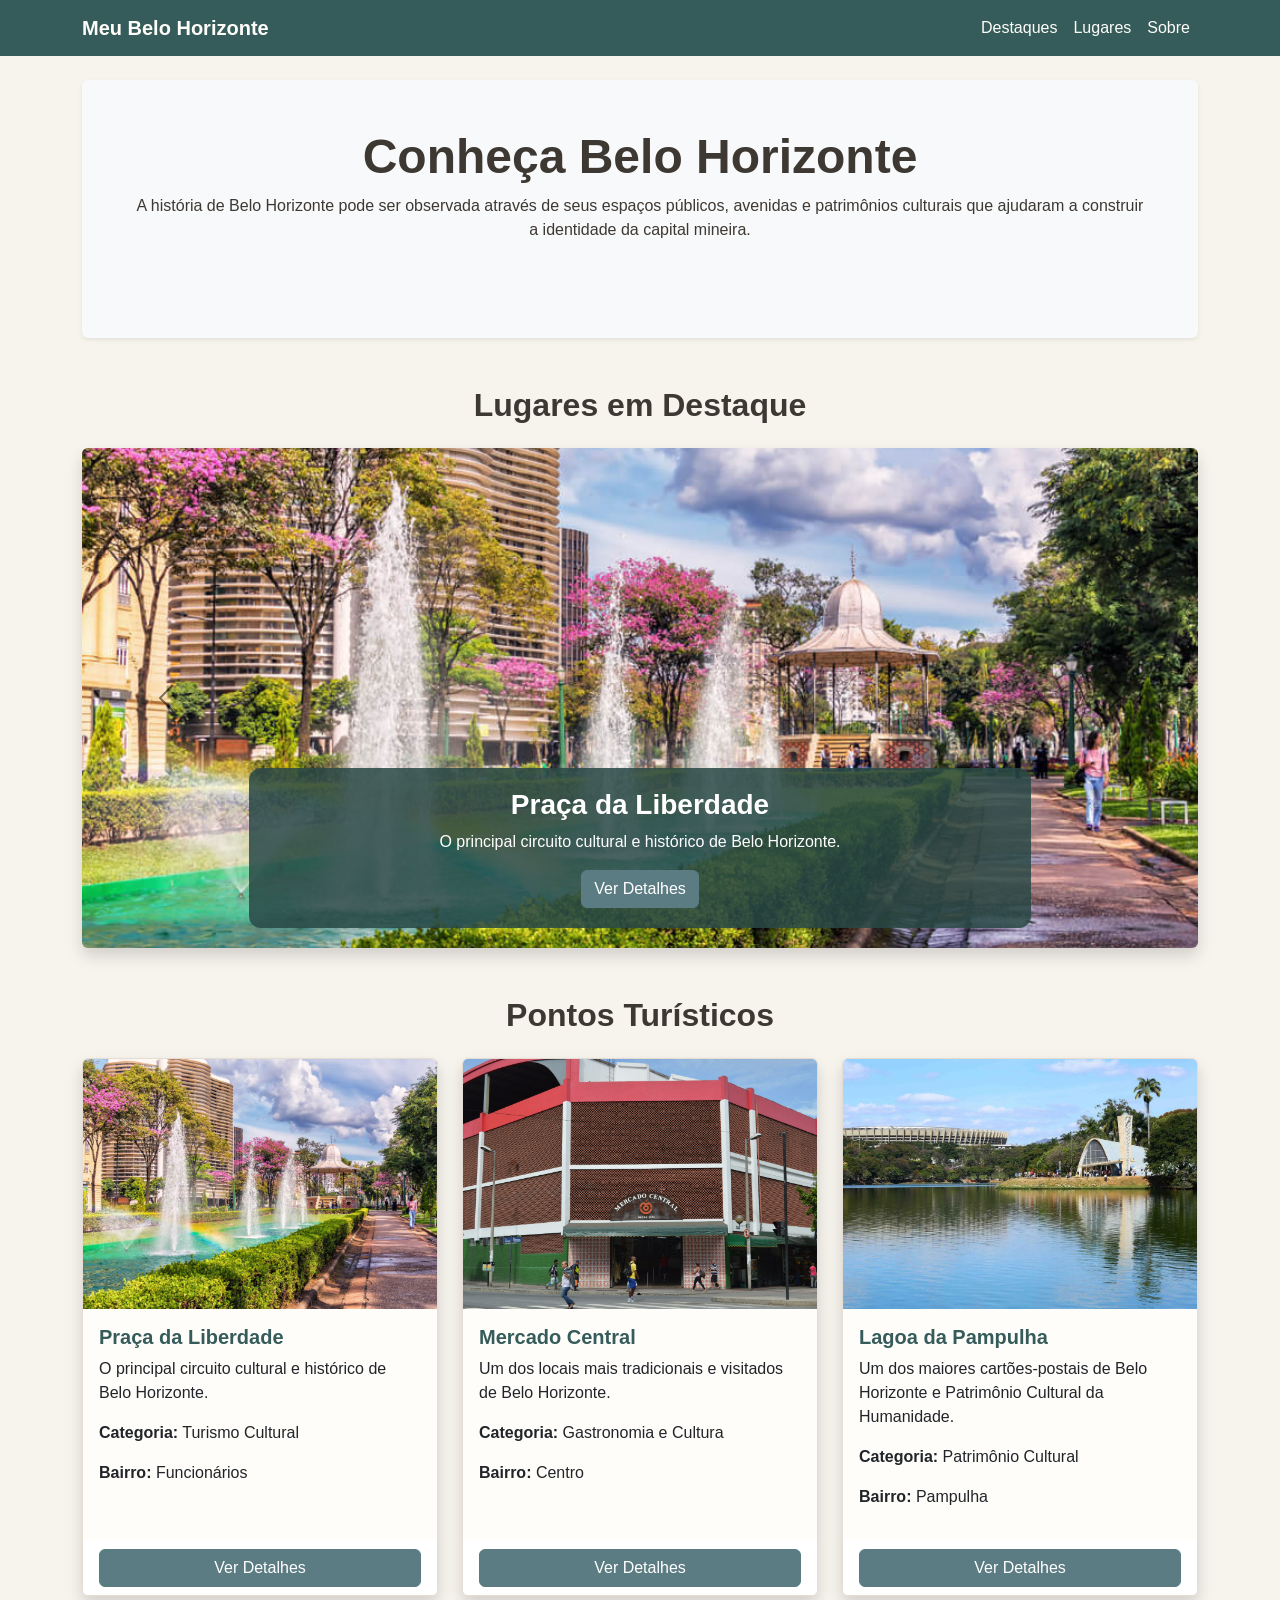
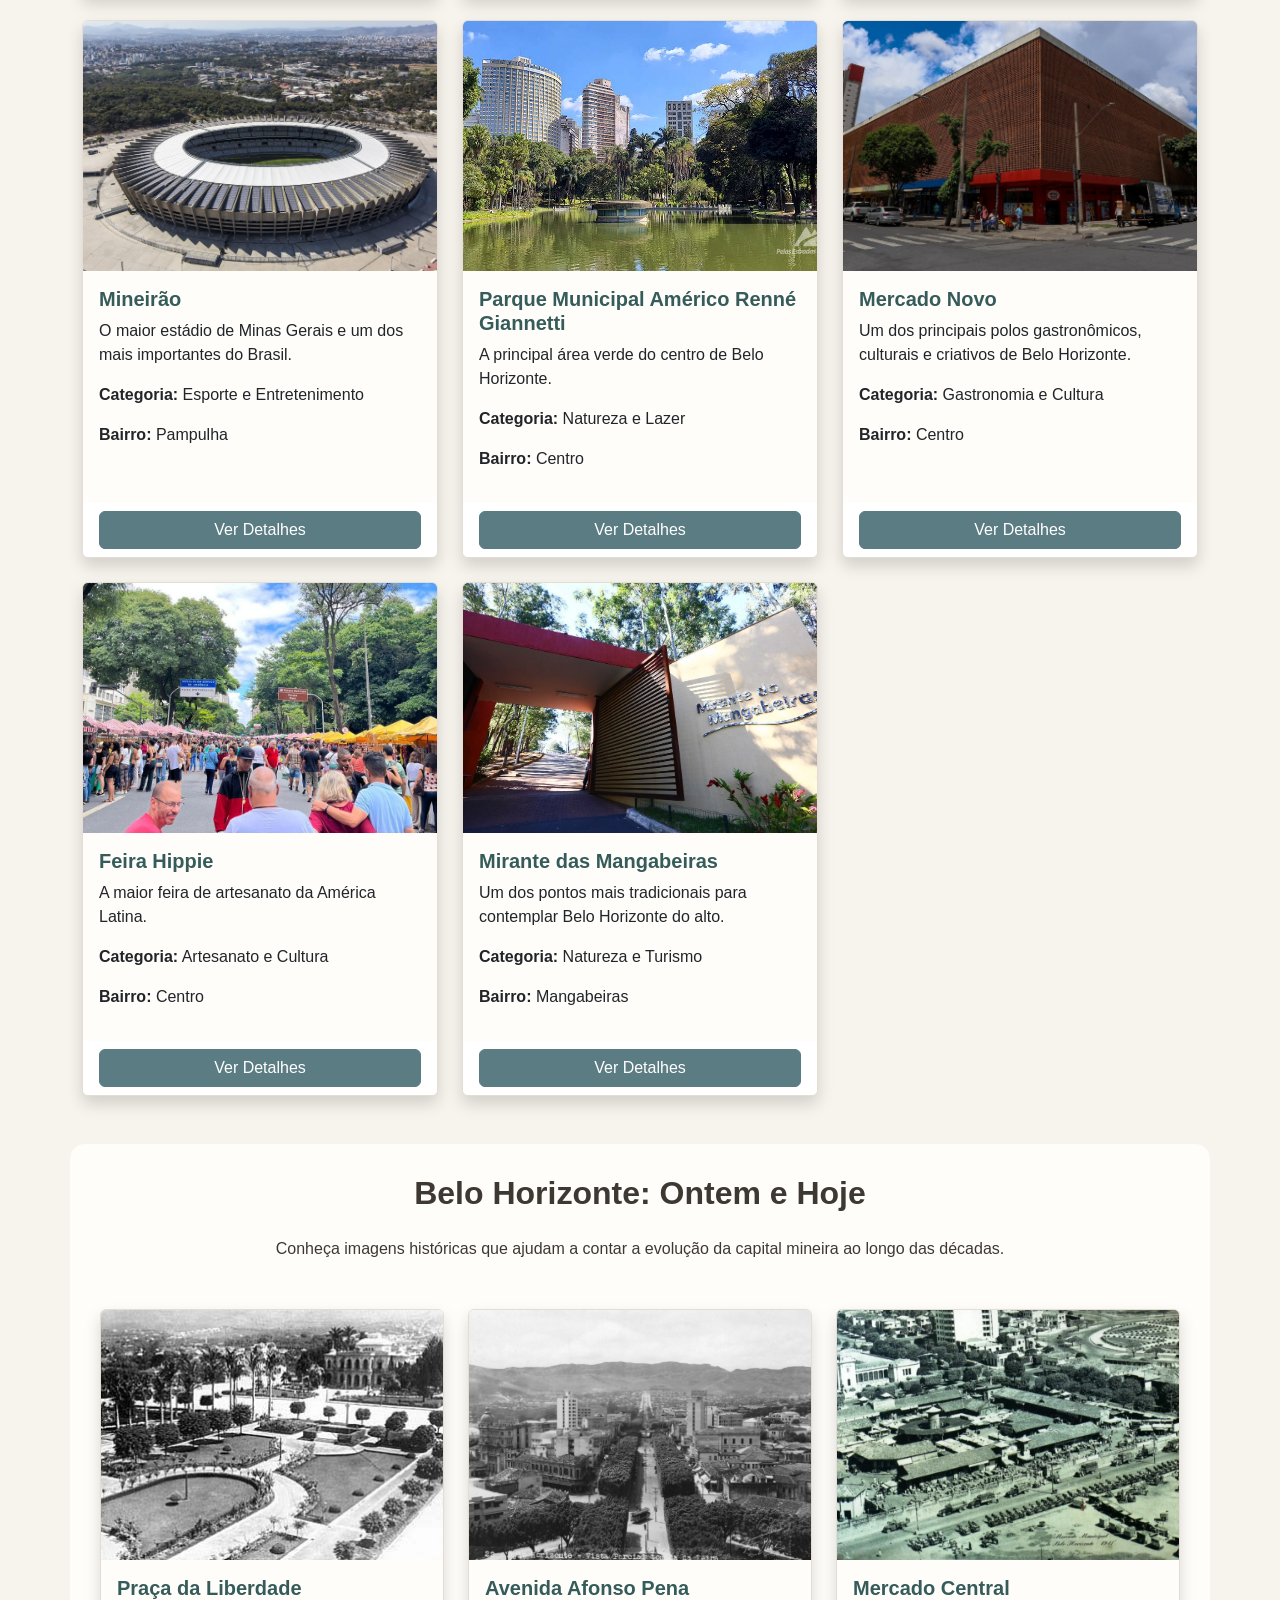
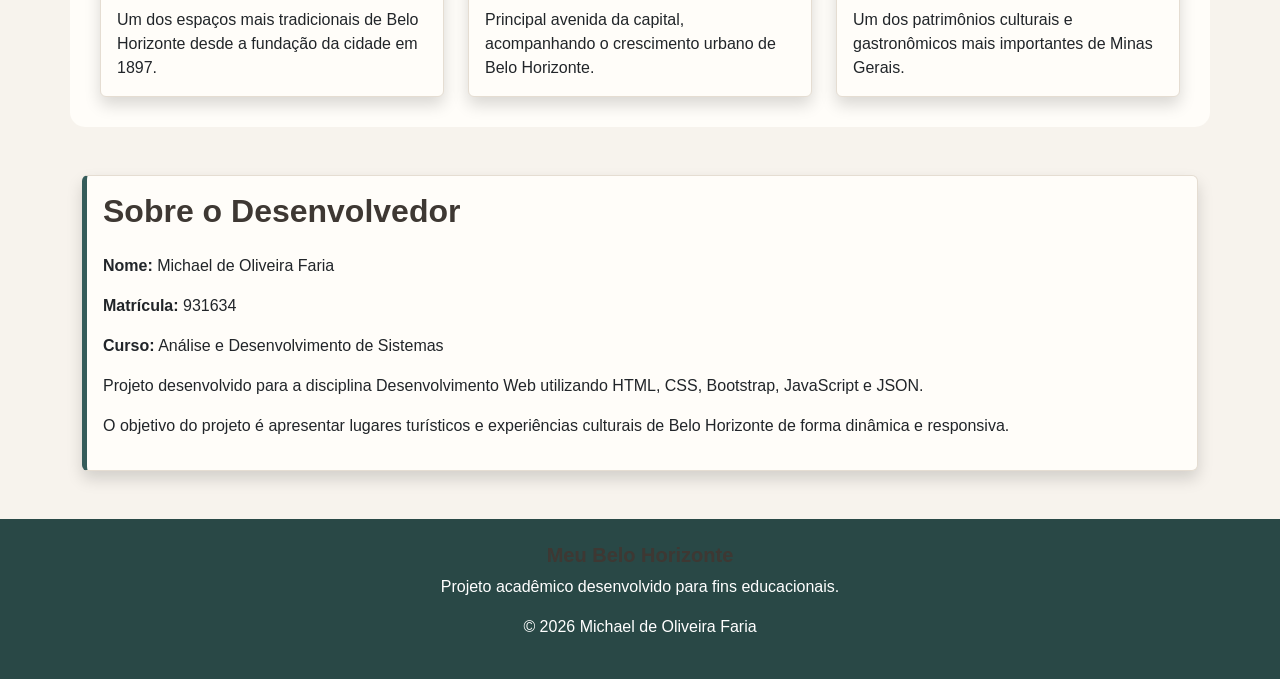
==== commit 5267a841: "Atualização da imagens do projeto Meu Belo Horizonte" ====
--- a/index.html
+++ b/index.html
@@ -91,15 +91,14 @@
         <div class="p-5 rounded text-center bg-light shadow-sm">
 
             <h1 class="display-5 fw-bold">
-                Descubra Belo Horizonte
+                Conheça Belo Horizonte
             </h1>
 
-            <p class="lead">
-
-                Conheça os principais pontos turísticos,
-                atrações culturais e experiências únicas
-                da capital mineira.
-
+            <p class="text-center mb-5">
+                A história de Belo Horizonte pode ser observada através
+                de seus espaços públicos, avenidas e patrimônios
+                culturais que ajudaram a construir a identidade da
+                capital mineira.
             </p>
 
         </div>
@@ -183,6 +182,120 @@
 
     </section>
 
+<!-- ==========================
+     BH: ONTEM E HOJE
+========================== -->
+
+<section id="ontem-hoje" class="container mt-5 mb-5">
+
+    <h2 class="text-center mb-4 fw-bold">
+        Belo Horizonte: Ontem e Hoje
+    </h2>
+
+    <p class="text-center mb-5">
+        Conheça imagens históricas que ajudam a contar
+        a evolução da capital mineira ao longo das décadas.
+    </p>
+
+    <div class="row g-4">
+
+        <!-- Praça da Liberdade -->
+
+        <div class="col-md-4">
+
+            <div class="card h-100 shadow">
+
+                <img
+                    src="./assets/imagens/historicas/pracalb.jpg"
+                    class="card-img-top"
+                    alt="Praça da Liberdade antiga">
+
+                <div class="card-body">
+
+                    <h5 class="card-title">
+                        Praça da Liberdade
+                    </h5>
+
+                    <p class="card-text">
+
+                        Um dos espaços mais tradicionais
+                        de Belo Horizonte desde a fundação
+                        da cidade em 1897.
+
+                    </p>
+
+                </div>
+
+            </div>
+
+        </div>
+
+        <!-- Avenida Afonso Pena -->
+
+        <div class="col-md-4">
+
+            <div class="card h-100 shadow">
+
+                <img
+                    src="./assets/imagens/historicas/Afonso.jpg"
+                    class="card-img-top"
+                    alt="Avenida Afonso Pena antiga">
+
+                <div class="card-body">
+
+                    <h5 class="card-title">
+                        Avenida Afonso Pena
+                    </h5>
+
+                    <p class="card-text">
+
+                        Principal avenida da capital,
+                        acompanhando o crescimento
+                        urbano de Belo Horizonte.
+
+                    </p>
+
+                </div>
+
+            </div>
+
+        </div>
+
+        <!-- Mercado Central -->
+
+        <div class="col-md-4">
+
+            <div class="card h-100 shadow">
+
+                <img
+                    src="./assets/imagens/historicas/Mercado.jpg"
+                    class="card-img-top"
+                    alt="Mercado Central antigo">
+
+                <div class="card-body">
+
+                    <h5 class="card-title">
+                        Mercado Central
+                    </h5>
+
+                    <p class="card-text">
+
+                        Um dos patrimônios culturais e
+                        gastronômicos mais importantes
+                        de Minas Gerais.
+
+                    </p>
+
+                </div>
+
+            </div>
+
+        </div>
+
+    </div>
+
+</section>
+
     <!-- ==========================
          SOBRE O DESENVOLVEDOR
     =========================== -->
--- a/assets/css/styles.css
+++ b/assets/css/styles.css
@@ -202,4 +202,23 @@
         text-align:center;
     }
 
-}+}
+
+/* ==================================
+   BH ONTEM E HOJE
+================================== */
+
+#ontem-hoje {
+    background-color: #FFFDF9;
+    border-radius: 15px;
+    padding: 30px;
+}
+
+#ontem-hoje img {
+    height: 250px;
+    object-fit: cover;
+}
+
+#ontem-hoje .card-title {
+    color: #355C5A;
+}
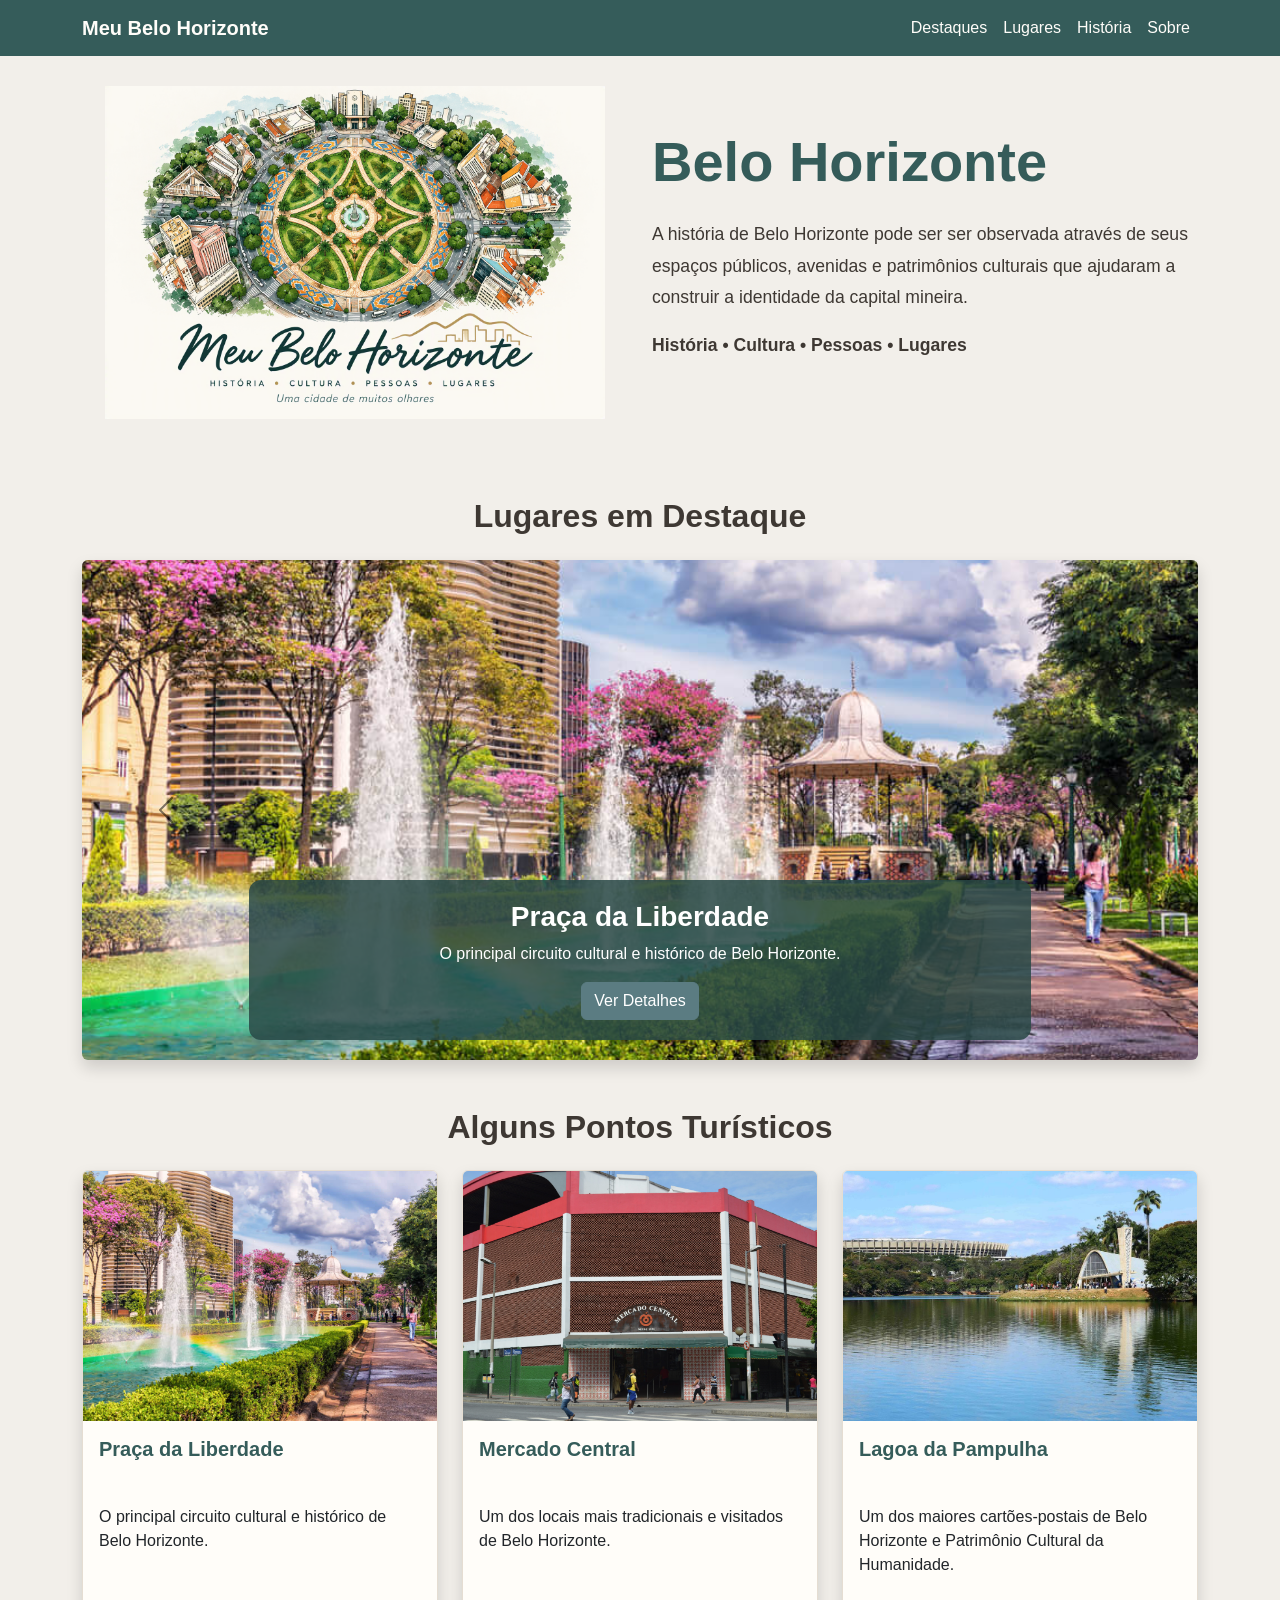
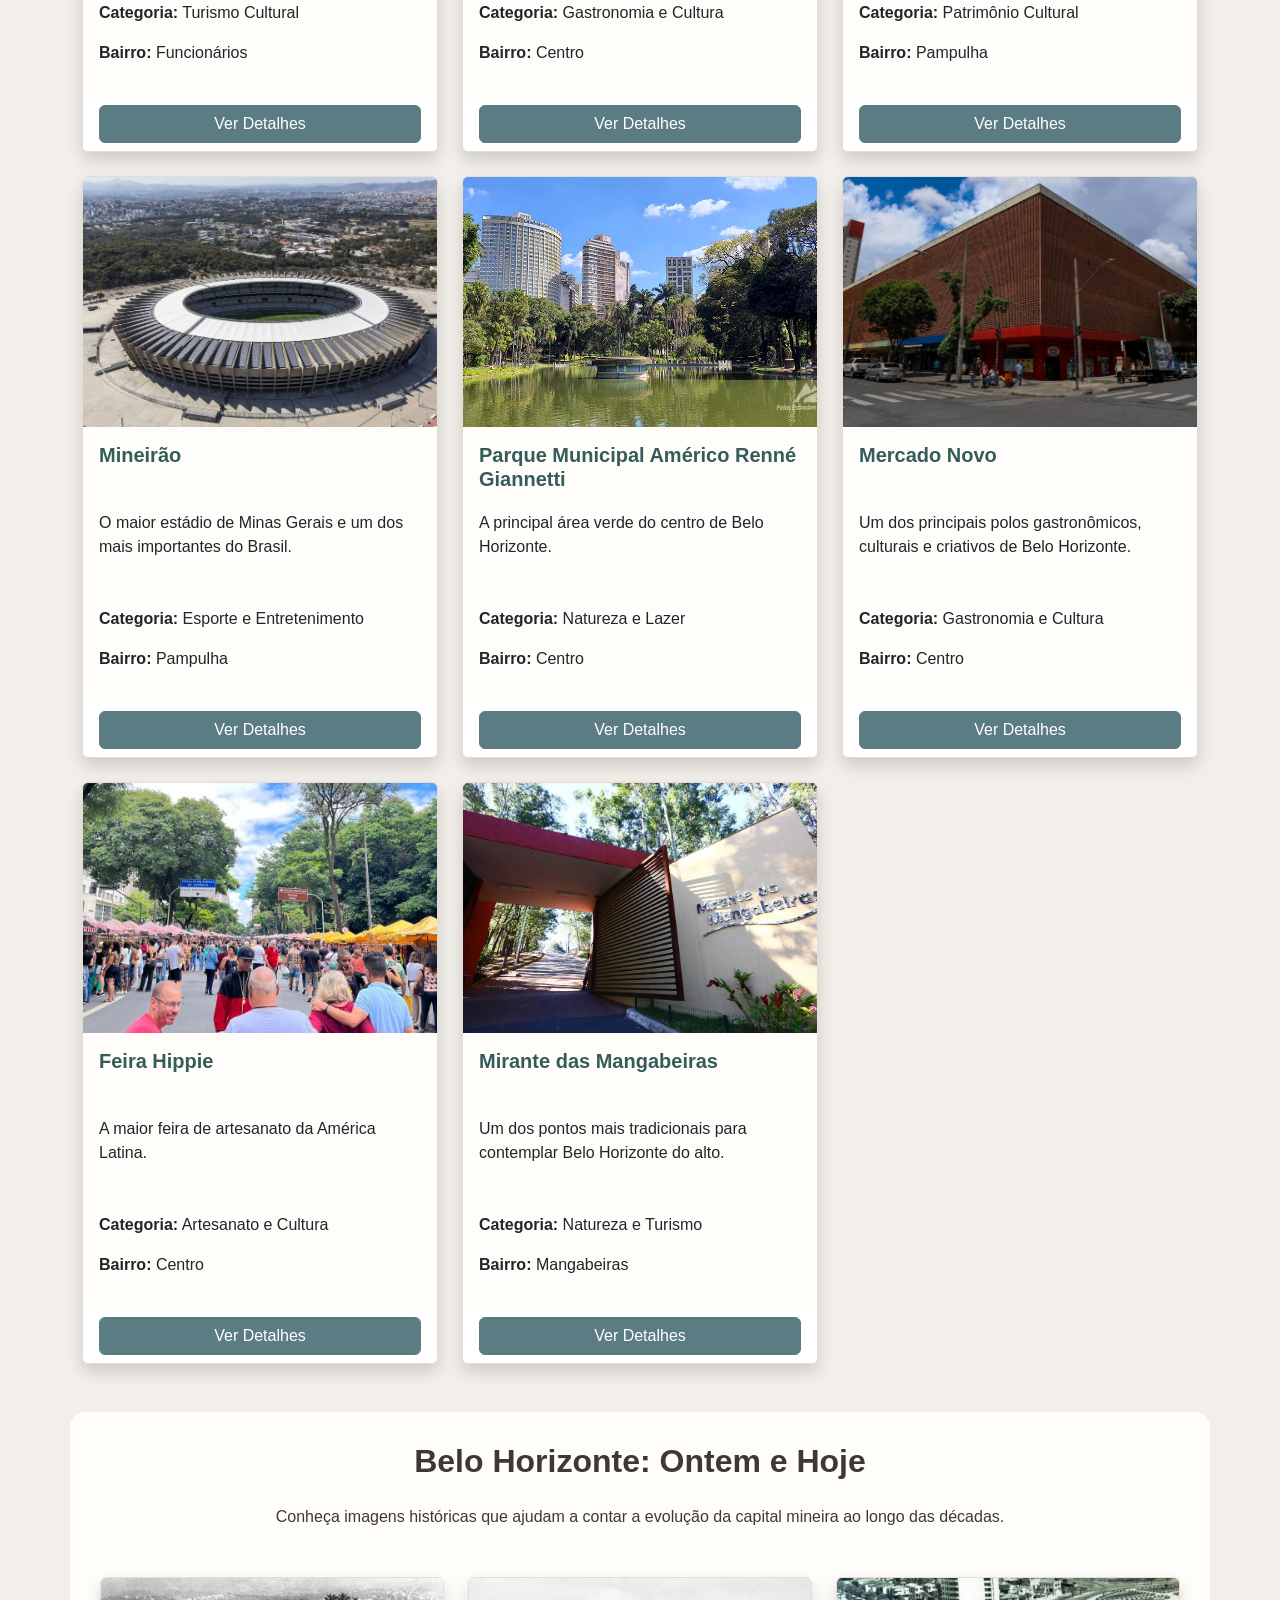
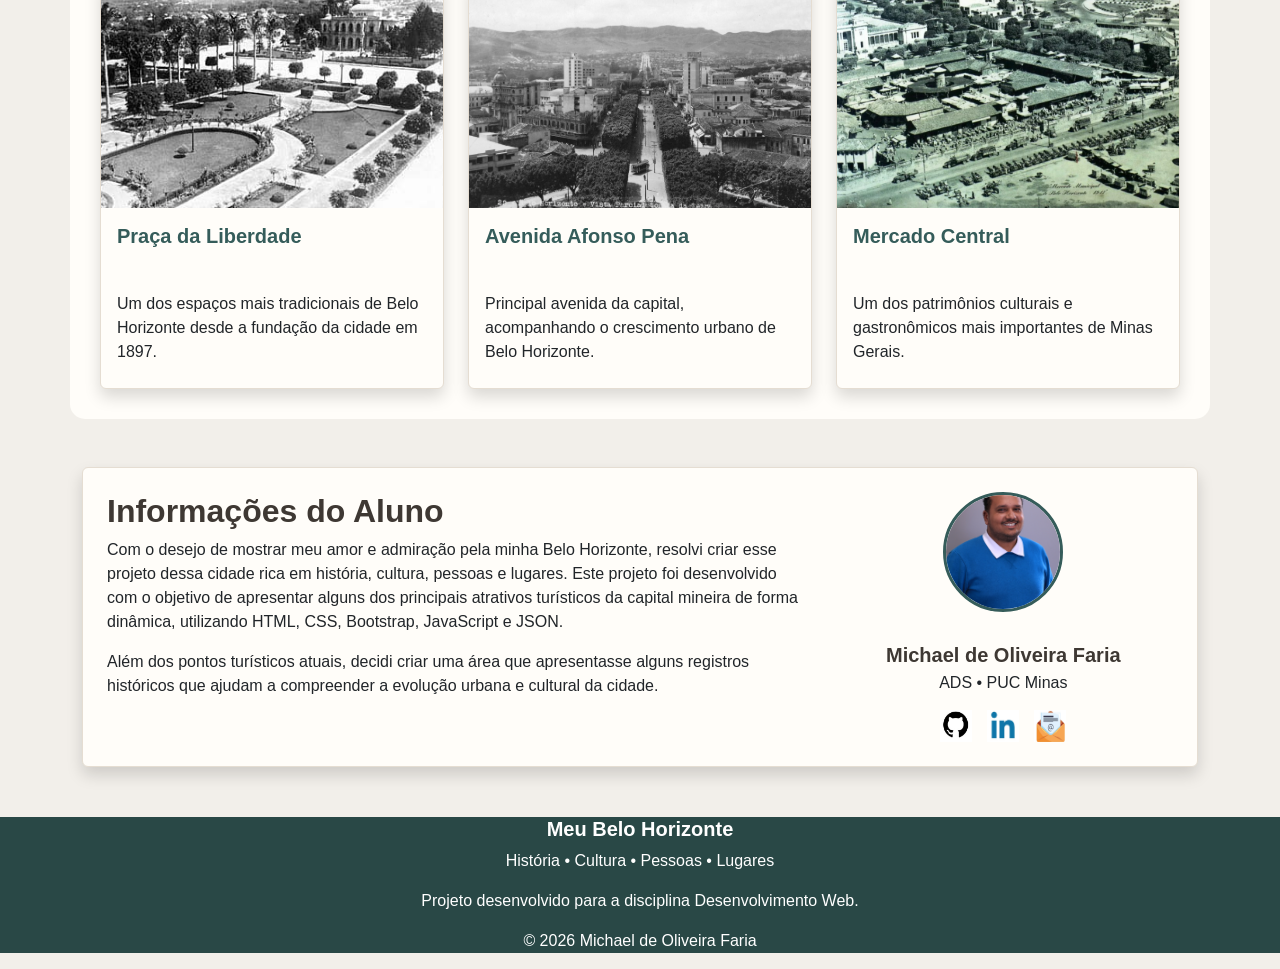
==== commit 0d80efb7: "Inserção da logo, atualização do rodapé e cores gerais do site" ====
--- a/index.html
+++ b/index.html
@@ -65,6 +65,14 @@
                             href="#lugares">
                             Lugares
                         </a>
+                    
+                    </li>
+
+                    <li class="nav-item">
+                        <a class="nav-link"
+                            href="#ontem-hoje">
+                            História
+                        </a>
                     </li>
 
                     <li class="nav-item">
@@ -83,27 +91,57 @@
     </nav>
 
     <!-- ==========================
-         BANNER
-    =========================== -->
-
-    <section class="container mt-4">
-
-        <div class="p-5 rounded text-center bg-light shadow-sm">
-
-            <h1 class="display-5 fw-bold">
-                Conheça Belo Horizonte
-            </h1>
-
-            <p class="text-center mb-5">
-                A história de Belo Horizonte pode ser observada através
-                de seus espaços públicos, avenidas e patrimônios
-                culturais que ajudaram a construir a identidade da
-                capital mineira.
-            </p>
-
-        </div>
-
-    </section>
+         Logo e Banner
+    =========================== -->
+
+<section class="hero-bh">
+
+    <div class="container">
+
+        <div class="row align-items-center">
+
+            <div class="col-lg-6 text-center">
+
+                <img
+                    src="./assets/imagens/logo/Logo.png"
+                    alt="Meu Belo Horizonte"
+                    class="hero-logo">
+
+            </div>
+
+            <div class="col-lg-6">
+
+                <h1 class="display-4 fw-bold">
+
+                    Belo Horizonte
+
+                </h1>
+
+                <p class="lead mt-4">
+
+                    A história de Belo Horizonte pode ser
+                    ser observada através de seus espaços
+                    públicos, avenidas e patrimônios
+                    culturais que ajudaram a construir a
+                    identidade da capital mineira.
+
+                </p>
+
+                <p class="mt-3">
+
+                    <strong>
+                        História • Cultura • Pessoas • Lugares
+                    </strong>
+
+                </p>
+
+            </div>
+
+        </div>
+
+    </div>
+
+</section>
 
     <!-- ==========================
          DESTAQUES
@@ -168,7 +206,7 @@
 
         <h2 class="text-center mb-4 fw-bold">
 
-            Pontos Turísticos
+            Alguns Pontos Turísticos
 
         </h2>
 
@@ -300,92 +338,142 @@
          SOBRE O DESENVOLVEDOR
     =========================== -->
 
-    <section
-        id="autor"
-        class="container mt-5 mb-5">
-
-        <div class="card shadow">
-
-            <div class="card-body">
-
-                <h2 class="mb-4">
-
-                    Sobre o Desenvolvedor
+    <section id="autor" class="container mt-5 mb-5">
+
+    <div class="card shadow p-4">
+
+        <div class="row">
+
+            <!-- COLUNA ESQUERDA -->
+
+            <div class="col-lg-8">
+
+                <h2>
+
+                    Informações do Aluno
 
                 </h2>
 
                 <p>
 
-                    <strong>Nome:</strong>
+                    Com o desejo de mostrar meu amor e 
+                    admiração pela minha Belo Horizonte,
+                    resolvi criar esse projeto dessa
+                    cidade rica em história, cultura,
+                    pessoas e lugares.
+                    Este projeto foi desenvolvido com o
+                    objetivo de apresentar alguns dos
+                    principais atrativos turísticos da
+                    capital mineira de forma dinâmica,
+                    utilizando HTML, CSS, Bootstrap,
+                    JavaScript e JSON.
+
+                </p>
+
+                <p>
+
+                    Além dos pontos turísticos atuais,
+                    decidi criar uma área que apresentasse
+                    alguns registros históricos que ajudam
+                    a compreender a evolução urbana e
+                    cultural da cidade.
+
+                </p>
+
+            </div>
+
+            <!-- COLUNA DIREITA -->
+
+            <div class="col-lg-4 text-center">
+
+                <img
+                    src="./assets/imagens/rodape/michaelfaria.JPG"
+                    alt="Michael de Oliveira Faria"
+                    class="autor-foto">
+
+                <h5 class="mt-3">
+
                     Michael de Oliveira Faria
 
+                </h5>
+
+                <p class="curso">
+                     ADS • PUC Minas
                 </p>
 
-                <p>
-
-                    <strong>Matrícula:</strong>
-                    931634
-
-                </p>
-
-                <p>
-
-                    <strong>Curso:</strong>
-                    Análise e Desenvolvimento de Sistemas
-
-                </p>
-
-                <p>
-
-                    Projeto desenvolvido para a disciplina
-                    Desenvolvimento Web utilizando HTML,
-                    CSS, Bootstrap, JavaScript e JSON.
-
-                </p>
-
-                <p>
-
-                    O objetivo do projeto é apresentar
-                    lugares turísticos e experiências
-                    culturais de Belo Horizonte de forma
-                    dinâmica e responsiva.
-
-                </p>
-
-            </div>
-
-        </div>
-
-    </section>
+            <div class="redes">
+
+                <a
+                    href="https://github.com/michaelofaria"
+                    target="_blank">
+
+                <img
+                    src="./assets/imagens/rodape/git.jpg"
+                    alt="GitHub">
+
+                </a>
+
+                <a
+                    href="https://www.linkedin.com/in/miichael-faria/"
+                    target="_blank">
+
+                <img
+                    src="./assets/imagens/rodape/Linkedin.jpg"
+                    alt="LinkedIn">
+
+                </a>
+
+                <a
+                    href="mailto:michael.ofari@gmail.com">
+
+                <img
+                    src="./assets/imagens/rodape/Email.jpg"
+                    alt="E-mail">
+
+                </a>
+
+            </div>
+
+        </div>
+
+    </div>
+
+</section>
 
     <!-- ==========================
          RODAPÉ
     =========================== -->
 
-    <footer class="text-center p-4">
-
-        <div class="container">
-
-            <h5>
-
-                Meu Belo Horizonte
-
-            </h5>
-
-            <p>
-
-                Projeto acadêmico desenvolvido para fins
-                educacionais.
-
-            </p>
-
-            <p>
-
-                © 2026 Michael de Oliveira Faria
-
-            </p>
-
-        </div>
+    <footer>
+
+    <div class="container text-center">
+
+        <h5>
+
+            Meu Belo Horizonte
+
+        </h5>
+
+        <p>
+
+            História • Cultura • Pessoas • Lugares
+
+        </p>
+
+        <p>
+
+            Projeto desenvolvido para a disciplina
+            Desenvolvimento Web.
+
+        </p>
+
+        <p>
+
+            © 2026 Michael de Oliveira Faria
+
+        </p>
+
+    </div>
 
     </footer>
 
--- a/assets/css/styles.css
+++ b/assets/css/styles.css
@@ -1,11 +1,13 @@
 /* ==================================
-   ESTILO GERAL - MEU BELO HORIZONTE
+   GERAL
 ================================== */
 
 body {
     font-family: Arial, sans-serif;
-    background-color: #F7F3ED;
+    background-color: #F2EFEA;
     color: #3E3833;
+    margin: 0;
+    padding: 0;
 }
 
 /* ==================================
@@ -23,6 +25,80 @@
 
 .nav-link:hover {
     color: #E6D3B1 !important;
+}
+
+/* ==================================
+   HERO BH
+================================== */
+
+.hero-bh {
+
+    background-color: transparent;
+
+    padding: 30px 20px;
+
+}
+
+.hero-logo {
+
+    width: 100%;
+
+    max-width: 500px;
+
+    height: auto;
+
+}
+
+.hero-bh h1 {
+
+    color: #355C5A;
+
+    font-weight: 700;
+
+    margin-bottom: 20px;
+
+}
+
+.hero-bh p {
+
+    font-size: 1.1rem;
+
+    line-height: 1.8;
+
+}
+
+/* ==================================
+   BANNER TEXTO
+================================== */
+
+.banner-apresentacao {
+
+    background-color: transparent;
+
+    padding: 30px;
+
+    text-align: center;
+
+}
+
+.banner-apresentacao h1 {
+
+    font-size: 3rem;
+
+    color: #355C5A;
+
+    font-weight: 700;
+
+}
+
+.banner-apresentacao p {
+
+    font-size: 1.1rem;
+
+    max-width: 800px;
+
+    margin: auto;
+
 }
 
 /* ==================================
@@ -43,182 +119,347 @@
 ================================== */
 
 .carousel {
+
+    border-radius: 15px;
+
+    overflow: hidden;
+
+}
+
+.carousel-img {
+
+    width: 100%;
+
+    height: 500px;
+
+    object-fit: cover;
+
+}
+
+.carousel-caption {
+
+    background: rgba(41, 72, 70, 0.85);
+
+    padding: 20px;
+
     border-radius: 12px;
-    overflow: hidden;
-}
-
-.carousel-img {
-    width: 100%;
-    height: 500px;
-    object-fit: cover;
-}
-
-.carousel-caption {
-    background: rgba(41, 72, 70, 0.85);
-    border-radius: 12px;
-    padding: 20px;
+
 }
 
 .carousel-caption h3,
 .carousel-caption p {
+
     color: white;
+
 }
 
 .carousel-control-prev-icon,
 .carousel-control-next-icon {
+
     filter: invert(100%);
+
 }
 
 /* ==================================
    BOTÕES
 ================================== */
 
-.btn-primary,
-.btn-warning {
+.btn-primary {
+
     background-color: #5B7C82;
+
     border-color: #5B7C82;
+
+}
+
+.btn-primary:hover {
+
+    background-color: #486970;
+
+    border-color: #486970;
+
+}
+
+.btn-outline-primary {
+
+    color: #5B7C82;
+
+    border-color: #5B7C82;
+
+}
+
+.btn-outline-primary:hover {
+
+    background-color: #5B7C82;
+
     color: white;
-}
-
-.btn-primary:hover,
-.btn-warning:hover {
-    background-color: #486970;
-    border-color: #486970;
-}
-
-.btn-outline-primary {
-    color: #5B7C82;
-    border-color: #5B7C82;
-}
-
-.btn-outline-primary:hover {
-    background-color: #5B7C82;
+
+}
+
+/* ==================================
+   CARDS DOS LUGARES
+================================== */
+
+.card {
+
+    border: 1px solid #E5DDD2;
+
+    background-color: #FFFDF9;
+
+    transition: 0.3s ease;
+
+}
+
+.card:hover {
+
+    transform: translateY(-5px);
+
+    box-shadow: 0 6px 20px rgba(0, 0, 0, 0.15);
+
+}
+
+.card-img-top {
+
+    height: 250px;
+
+    object-fit: cover;
+
+}
+
+.card-title {
+
+    color: #355C5A;
+
+    min-height: 60px;
+
+    font-size: 1.25rem;
+
+}
+
+.card-text {
+
+    min-height: 80px;
+
+}
+
+.card-footer {
+
+    background: transparent;
+
+}
+
+/* ==================================
+   SEÇÃO HISTÓRICA
+================================== */
+
+#ontem-hoje {
+
+    background-color: #FFFDF9;
+
+    padding: 30px;
+
+    border-radius: 15px;
+
+}
+
+#ontem-hoje img {
+
+    height: 230px;
+
+    object-fit: cover;
+
+}
+
+#ontem-hoje .card-title {
+
+    color: #355C5A;
+
+}
+
+/* ==================================
+   DETALHES
+================================== */
+
+#product-details .card {
+
+    border: none;
+
+}
+
+#product-details img {
+
+    width: 100%;
+
+    min-height: 450px;
+
+    object-fit: cover;
+
+}
+
+#product-details .card-title {
+
+    color: #355C5A;
+
+    margin-bottom: 20px;
+
+}
+
+/* ==================================
+   GALERIA DE FOTOS
+================================== */
+
+#galeria-fotos img {
+
+    height: 250px;
+
+    object-fit: cover;
+
+}
+
+#galeria-fotos .card {
+
+    transition: 0.3s ease;
+
+}
+
+#galeria-fotos .card:hover {
+
+    transform: translateY(-5px);
+
+}
+
+/* ==================================
+   SOBRE O DESENVOLVEDOR
+================================== */
+
+#autor .card {
+
+    background-*olor: #FFFDF9;
+
+    border-left: 5*x solid #355C5A;
+
+}
+
+.autor-foto {
+
+    width: 120px;
+    height: 120px;
+    object-fit: cover;
+    border-radius: 50%;
+    border: 3px solid #355C5A;
+    margin-bottom: 15px;
+
+}
+
+.redes p {
+    margin-bottom: 8px;
+}
+
+#autor h5 {
+    margin-top: 10px;
+    margin-bottom: 4px;
+}
+
+.curso {
+    margin-bottom: 15px;
+}
+
+.redes {
+
+    display: flex;
+
+    justify-content: center;
+
+    gap: 15px;
+
+    margin-top: 15px;
+
+}
+
+.redes img {
+
+    width: 32px;
+
+    height: 32px;
+
+    transition: 0.3s ease;
+
+}
+
+.redes img:hover {
+
+    transform: scale(1.15);
+
+}
+
+/* ==================================
+   FOOTER
+================================== */
+
+footer {
+
+    background-color: #294846 !important;
+
     color: white;
-}
-
-/* ==================================
-   CARDS
-================================== */
-
-.card {
-    background-color: #FFFDF9;
-    border: 1px solid #E5DDD2;
-    transition: 0.3s ease;
-}
-
-.card:hover {
-    transform: translateY(-5px);
-    box-shadow: 0 6px 20px rgba(53,92,90,0.2);
-}
-
-.card img {
-    height: 250px;
-    object-fit: cover;
-}
-
-.card-title {
-    color: #355C5A;
-}
-
-.card-footer {
-    background: transparent;
-}
-
-/* ==================================
-   SOBRE O AUTOR
-================================== */
-
-#autor .card {
-    border-left: 5px solid #355C5A;
-}
-
-/* ==================================
-   DETALHES
-================================== */
-
-#product-details .card {
-    border: none;
-}
-
-#product-details img {
-    width: 100%;
-    min-height: 400px;
-    object-fit: cover;
-}
-
-#product-details .card-title {
-    color: #355C5A;
-}
-
-/* ==================================
-   GALERIA
-================================== */
-
-#galeria-fotos img {
-    height: 250px;
-    object-fit: cover;
-}
-
-#galeria-fotos .card {
-    transition: .3s;
-}
-
-#galeria-fotos .card:hover {
-    transform: translateY(-5px);
-}
-
-/* ==================================
-   FOOTER
-================================== */
-
-footer {
-    background-color: #294846 !important;
+
+    margin-top: 50px;
+
+}
+
+footer h5 {
+
     color: white;
+
 }
 
 /* ==================================
    MOBILE
 ================================== */
 
-@media(max-width:768px){
-
-    .carousel-img{
-        height:250px;
-    }
-
-    .carousel-caption p{
-        display:none;
-    }
-
-    .card img{
-        height:180px;
-    }
-
-    #product-details img{
-        min-height:250px;
-    }
-
-    #product-details .card-title{
-        text-align:center;
-    }
-
-}
-
-/* ==================================
-   BH ONTEM E HOJE
-================================== */
-
-#ontem-hoje {
-    background-color: #FFFDF9;
-    border-radius: 15px;
-    padding: 30px;
-}
-
-#ontem-hoje img {
-    height: 250px;
-    object-fit: cover;
-}
-
-#ontem-hoje .card-title {
-    color: #355C5A;
-}
+@media (max-width: 991px) {
+
+    .hero-bh {
+
+        text-align: center;
+
+    }
+
+    .hero-logo {
+
+        max-width: 350px;
+
+        margin-bottom: 25px;
+
+    }
+
+    .carousel-img {
+
+        height: 250px;
+
+    }
+
+    .carousel-caption p {
+
+        display: none;
+
+    }
+
+    .card-img-top {
+
+        height: 180px;
+
+    }
+
+    #product-details img {
+
+        min-height: 250px;
+
+    }
+
+    .banner-apresentacao h1 {
+
+        font-size: 2rem;
+
+    }
+
+}
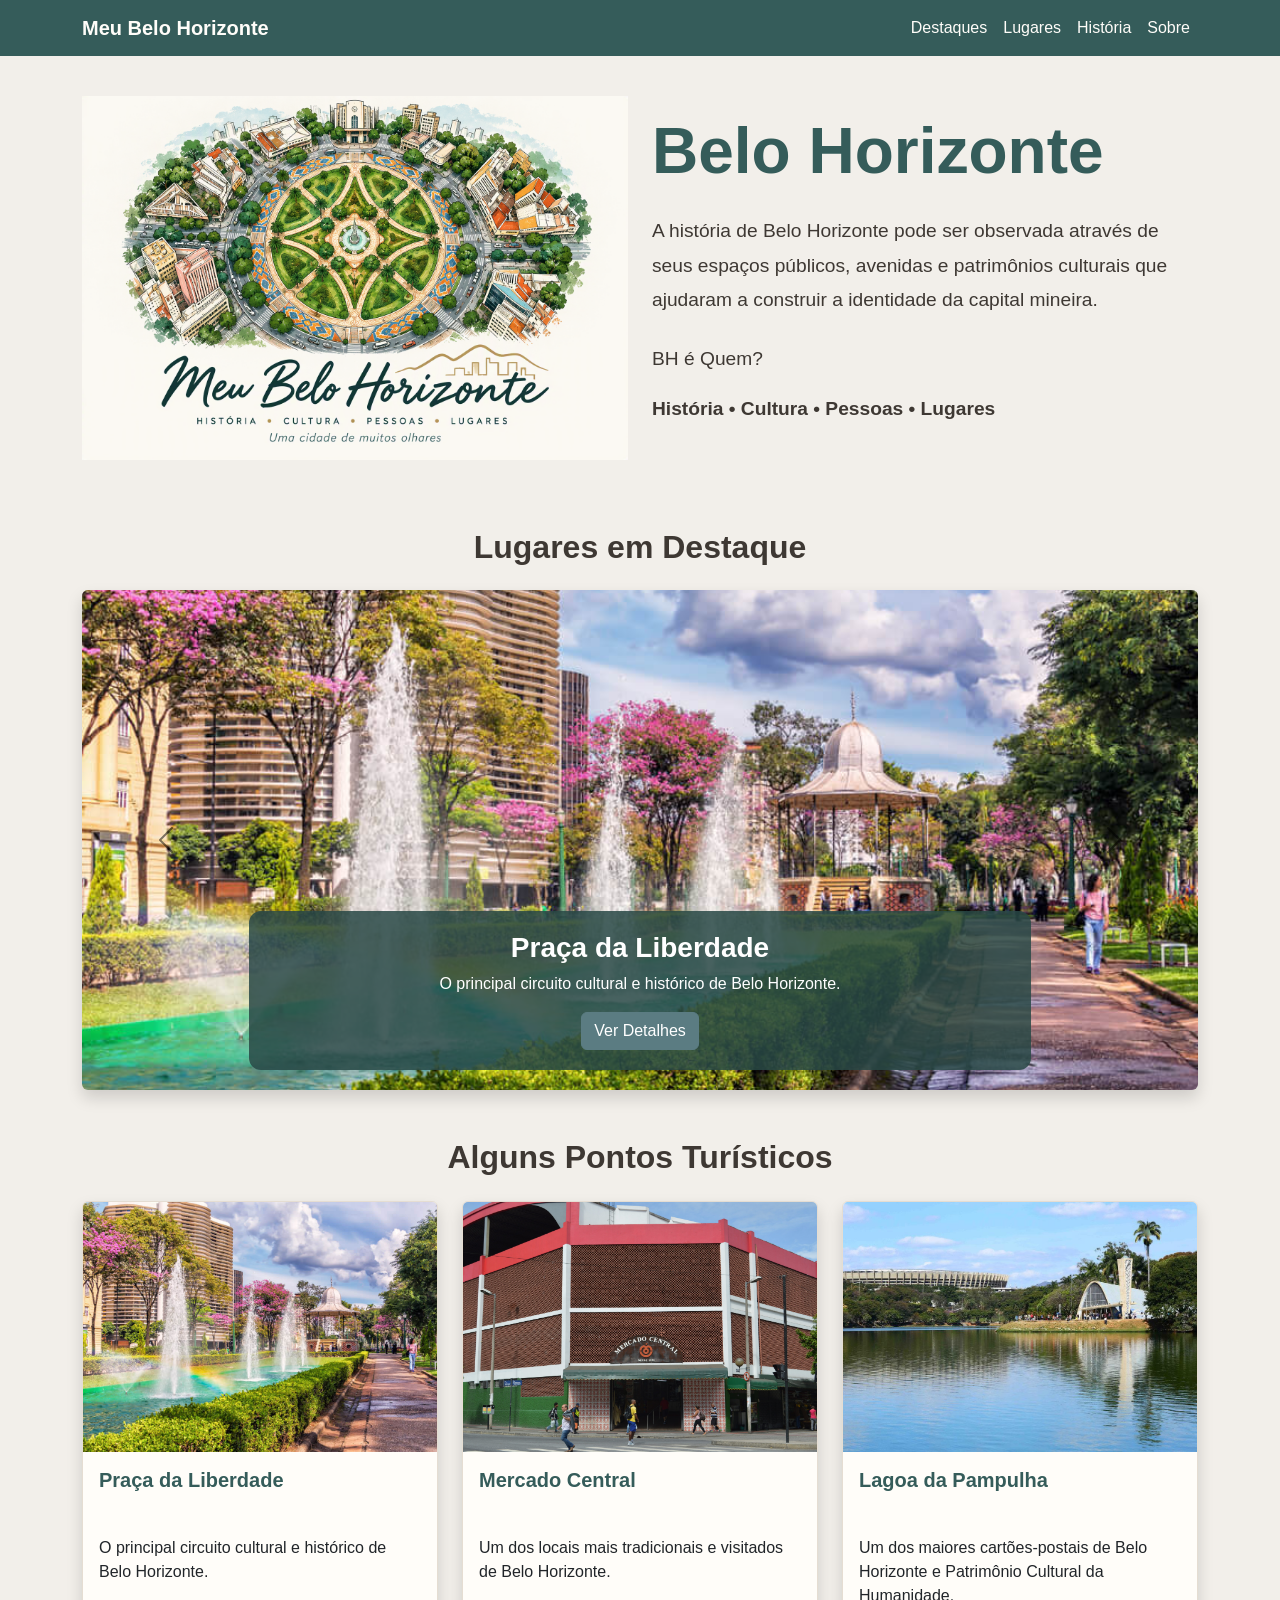
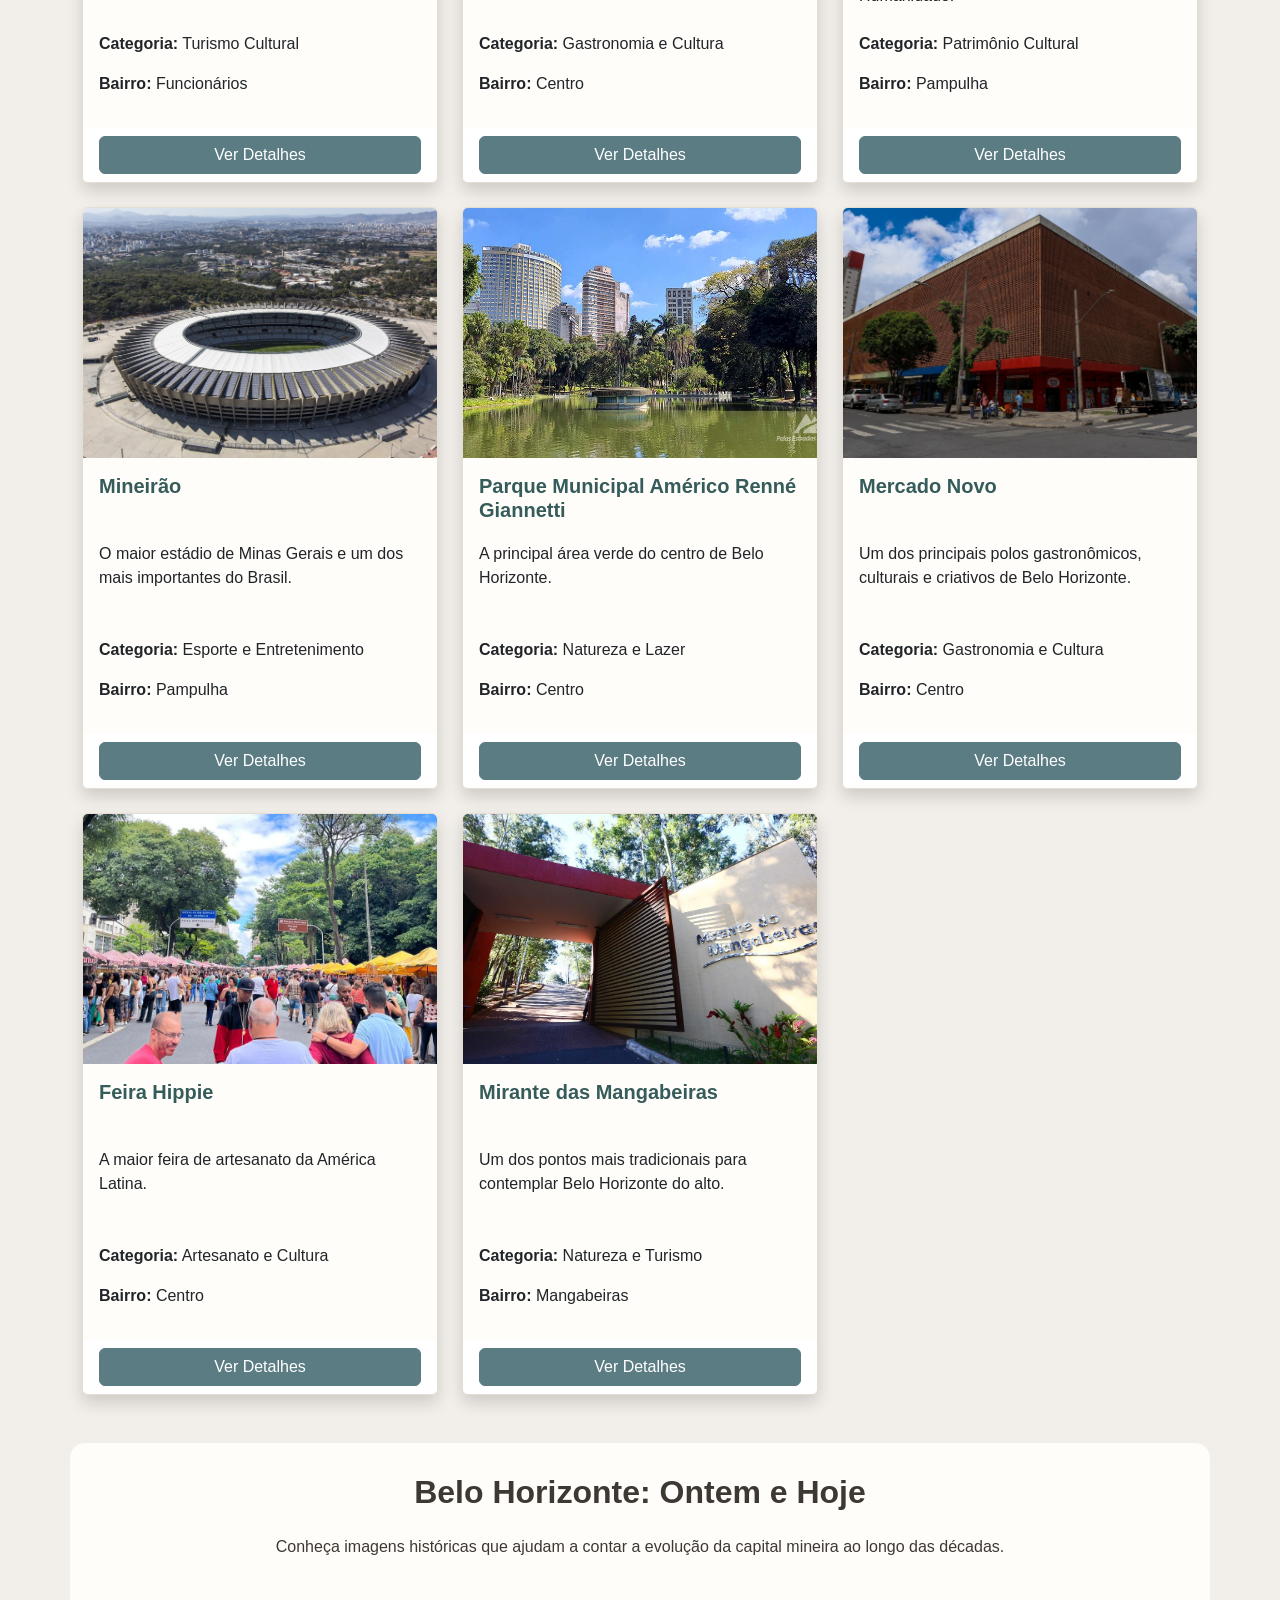
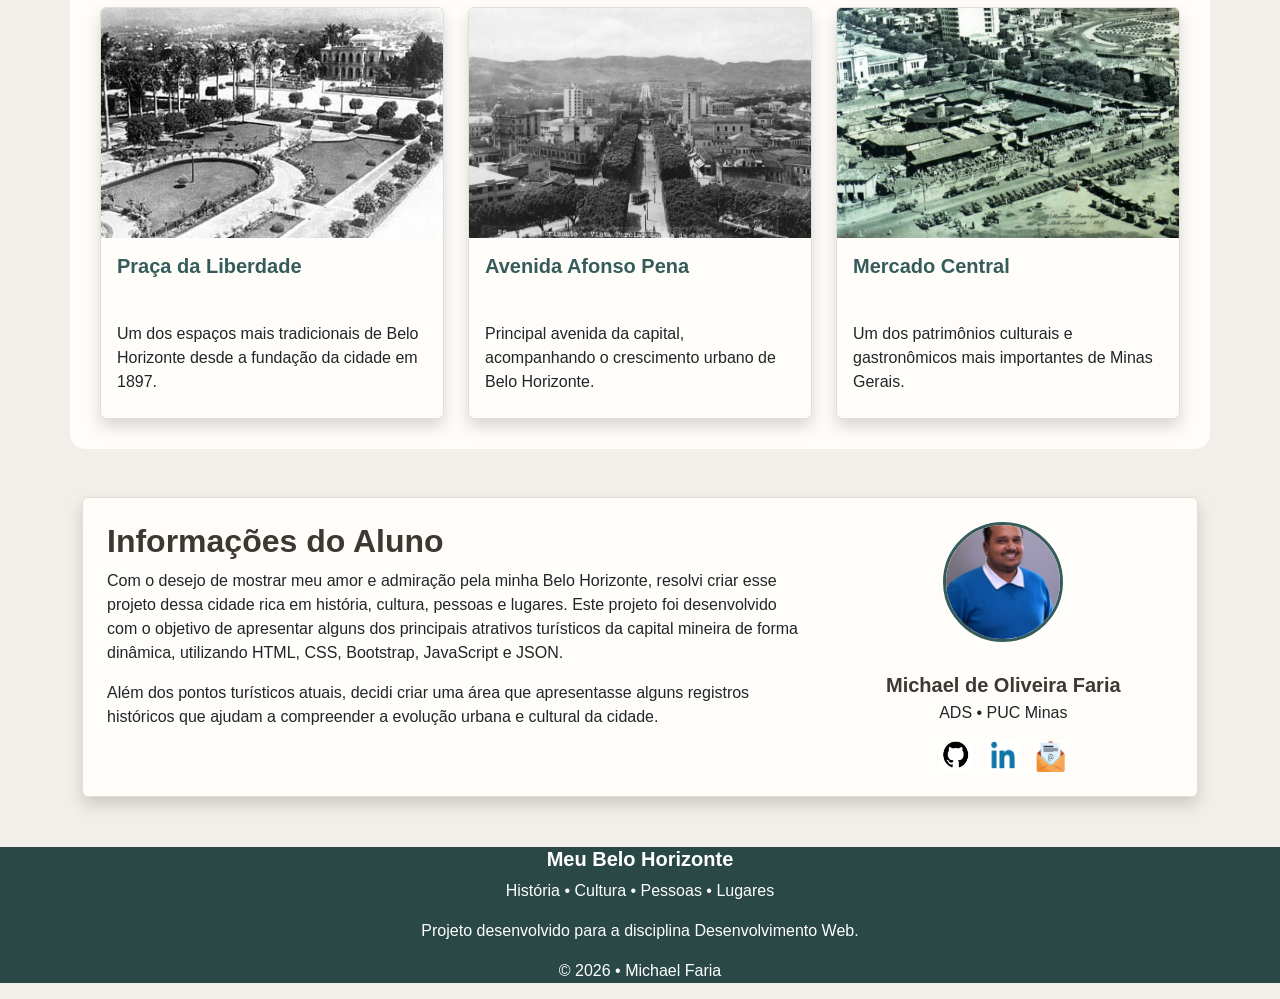
==== commit 5800839f: "Alteração da página de detalhes" ====
--- a/index.html
+++ b/index.html
@@ -6,7 +6,7 @@
     <meta charset="UTF-8">
     <meta name="viewport" content="width=device-width, initial-scale=1.0">
 
-    <title>Meu Belo Horizonte</title>
+    <title>BH</title>
 
     <!-- Bootstrap -->
     <link
@@ -94,7 +94,7 @@
          Logo e Banner
     =========================== -->
 
-<section class="hero-bh">
+<section class="meubh-logo">
 
     <div class="container">
 
@@ -105,7 +105,7 @@
                 <img
                     src="./assets/imagens/logo/Logo.png"
                     alt="Meu Belo Horizonte"
-                    class="hero-logo">
+                    class="meubh-logo-img">
 
             </div>
 
@@ -120,10 +120,16 @@
                 <p class="lead mt-4">
 
                     A história de Belo Horizonte pode ser
-                    ser observada através de seus espaços
+                    observada através de seus espaços
                     públicos, avenidas e patrimônios
                     culturais que ajudaram a construir a
                     identidade da capital mineira.
+
+                </p>
+
+                <p class="lead mt-4">
+
+                    BH é Quem?
 
                 </p>
 
@@ -469,7 +475,7 @@
 
         <p>
 
-            © 2026 Michael de Oliveira Faria
+            © 2026 • Michael Faria
 
         </p>
 
--- a/assets/css/styles.css
+++ b/assets/css/styles.css
@@ -28,75 +28,62 @@
 }
 
 /* ==================================
-   HERO BH
-================================== */
-
-.hero-bh {
+   LOGO MEU BH
+================================== */
+
+.meubh-logo {
+
+    padding: 40px 20px 20px;
+
+}
+
+.meubh-logo-img {
+
+    width: 100%;
+    max-width: 900px;
+    height: auto;
+
+}
+
+.meubh-logo h1 {
+
+    color: #355C5A;
+    font-weight: 700;
+    font-size: 4rem;
+
+}
+
+.meubh-logo p {
+
+    font-size: 1.2rem;
+    line-height: 1.8;
+
+}
+
+/* ==================================
+   BANNER TEXTO
+================================== */
+
+.banner-apresentacao {
 
     background-color: transparent;
-
-    padding: 30px 20px;
-
-}
-
-.hero-logo {
-
-    width: 100%;
-
-    max-width: 500px;
-
-    height: auto;
-
-}
-
-.hero-bh h1 {
-
-    color: #355C5A;
-
+    padding: 30px;
+    text-align: center;
+
+}
+
+.banner-apresentacao h1 {
+
+    font-size: 3rem;
+    color: #355C5A;
     font-weight: 700;
 
-    margin-bottom: 20px;
-
-}
-
-.hero-bh p {
+}
+
+.banner-apresentacao p {
 
     font-size: 1.1rem;
-
-    line-height: 1.8;
-
-}
-
-/* ==================================
-   BANNER TEXTO
-================================== */
-
-.banner-apresentacao {
-
-    background-color: transparent;
-
-    padding: 30px;
-
-    text-align: center;
-
-}
-
-.banner-apresentacao h1 {
-
-    font-size: 3rem;
-
-    color: #355C5A;
-
-    font-weight: 700;
-
-}
-
-.banner-apresentacao p {
-
-    font-size: 1.1rem;
-
     max-width: 800px;
-
     margin: auto;
 
 }
@@ -121,7 +108,6 @@
 .carousel {
 
     border-radius: 15px;
-
     overflow: hidden;
 
 }
@@ -129,9 +115,7 @@
 .carousel-img {
 
     width: 100%;
-
     height: 500px;
-
     object-fit: cover;
 
 }
@@ -139,9 +123,7 @@
 .carousel-caption {
 
     background: rgba(41, 72, 70, 0.85);
-
     padding: 20px;
-
     border-radius: 12px;
 
 }
@@ -167,7 +149,6 @@
 .btn-primary {
 
     background-color: #5B7C82;
-
     border-color: #5B7C82;
 
 }
@@ -175,7 +156,6 @@
 .btn-primary:hover {
 
     background-color: #486970;
-
     border-color: #486970;
 
 }
@@ -183,7 +163,6 @@
 .btn-outline-primary {
 
     color: #5B7C82;
-
     border-color: #5B7C82;
 
 }
@@ -191,7 +170,6 @@
 .btn-outline-primary:hover {
 
     background-color: #5B7C82;
-
     color: white;
 
 }
@@ -203,9 +181,7 @@
 .card {
 
     border: 1px solid #E5DDD2;
-
     background-color: #FFFDF9;
-
     transition: 0.3s ease;
 
 }
@@ -213,7 +189,6 @@
 .card:hover {
 
     transform: translateY(-5px);
-
     box-shadow: 0 6px 20px rgba(0, 0, 0, 0.15);
 
 }
@@ -221,7 +196,6 @@
 .card-img-top {
 
     height: 250px;
-
     object-fit: cover;
 
 }
@@ -229,9 +203,7 @@
 .card-title {
 
     color: #355C5A;
-
     min-height: 60px;
-
     font-size: 1.25rem;
 
 }
@@ -255,9 +227,7 @@
 #ontem-hoje {
 
     background-color: #FFFDF9;
-
     padding: 30px;
-
     border-radius: 15px;
 
 }
@@ -265,7 +235,6 @@
 #ontem-hoje img {
 
     height: 230px;
-
     object-fit: cover;
 
 }
@@ -289,9 +258,7 @@
 #product-details img {
 
     width: 100%;
-
     min-height: 450px;
-
     object-fit: cover;
 
 }
@@ -299,7 +266,6 @@
 #product-details .card-title {
 
     color: #355C5A;
-
     margin-bottom: 20px;
 
 }
@@ -311,7 +277,6 @@
 #galeria-fotos img {
 
     height: 250px;
-
     object-fit: cover;
 
 }
@@ -334,8 +299,7 @@
 
 #autor .card {
 
-    background-*olor: #FFFDF9;
-
+    background-color: #FFFDF9;
     border-left: 5*x solid #355C5A;
 
 }
@@ -352,26 +316,29 @@
 }
 
 .redes p {
+
     margin-bottom: 8px;
+
 }
 
 #autor h5 {
+
     margin-top: 10px;
     margin-bottom: 4px;
+
 }
 
 .curso {
+    
     margin-bottom: 15px;
+
 }
 
 .redes {
 
     display: flex;
-
     justify-content: center;
-
     gap: 15px;
-
     margin-top: 15px;
 
 }
@@ -379,9 +346,7 @@
 .redes img {
 
     width: 32px;
-
     height: 32px;
-
     transition: 0.3s ease;
 
 }
@@ -399,9 +364,7 @@
 footer {
 
     background-color: #294846 !important;
-
     color: white;
-
     margin-top: 50px;
 
 }
@@ -413,53 +376,62 @@
 }
 
 /* ==================================
+   TOPO DETALHES
+================================== */
+
+.detalhe-topo {
+
+    padding: 20px 0 10px;
+
+}
+
+.detalhe-logo {
+
+    width: 100%;
+
+    max-width: 150px;
+
+    height: auto;
+
+}
+
+#titulo-detalhe {
+
+    color: #355C5A;
+
+    font-size: 2.4rem;
+
+    font-weight: 700;
+
+    margin-bottom: 5px;
+
+}
+
+#subtitulo-detalhe {
+
+    color: #666;
+
+    margin-bottom: 0;
+
+}
+
+/* ==================================
    MOBILE
 ================================== */
 
 @media (max-width: 991px) {
 
-    .hero-bh {
+    .meubh-logo {
 
         text-align: center;
 
     }
 
-    .hero-logo {
-
-        max-width: 350px;
-
+    .meubh-logo-img {
+
+        max-width: 450px;
         margin-bottom: 25px;
 
     }
 
-    .carousel-img {
-
-        height: 250px;
-
-    }
-
-    .carousel-caption p {
-
-        display: none;
-
-    }
-
-    .card-img-top {
-
-        height: 180px;
-
-    }
-
-    #product-details img {
-
-        min-height: 250px;
-
-    }
-
-    .banner-apresentacao h1 {
-
-        font-size: 2rem;
-
-    }
-
 }
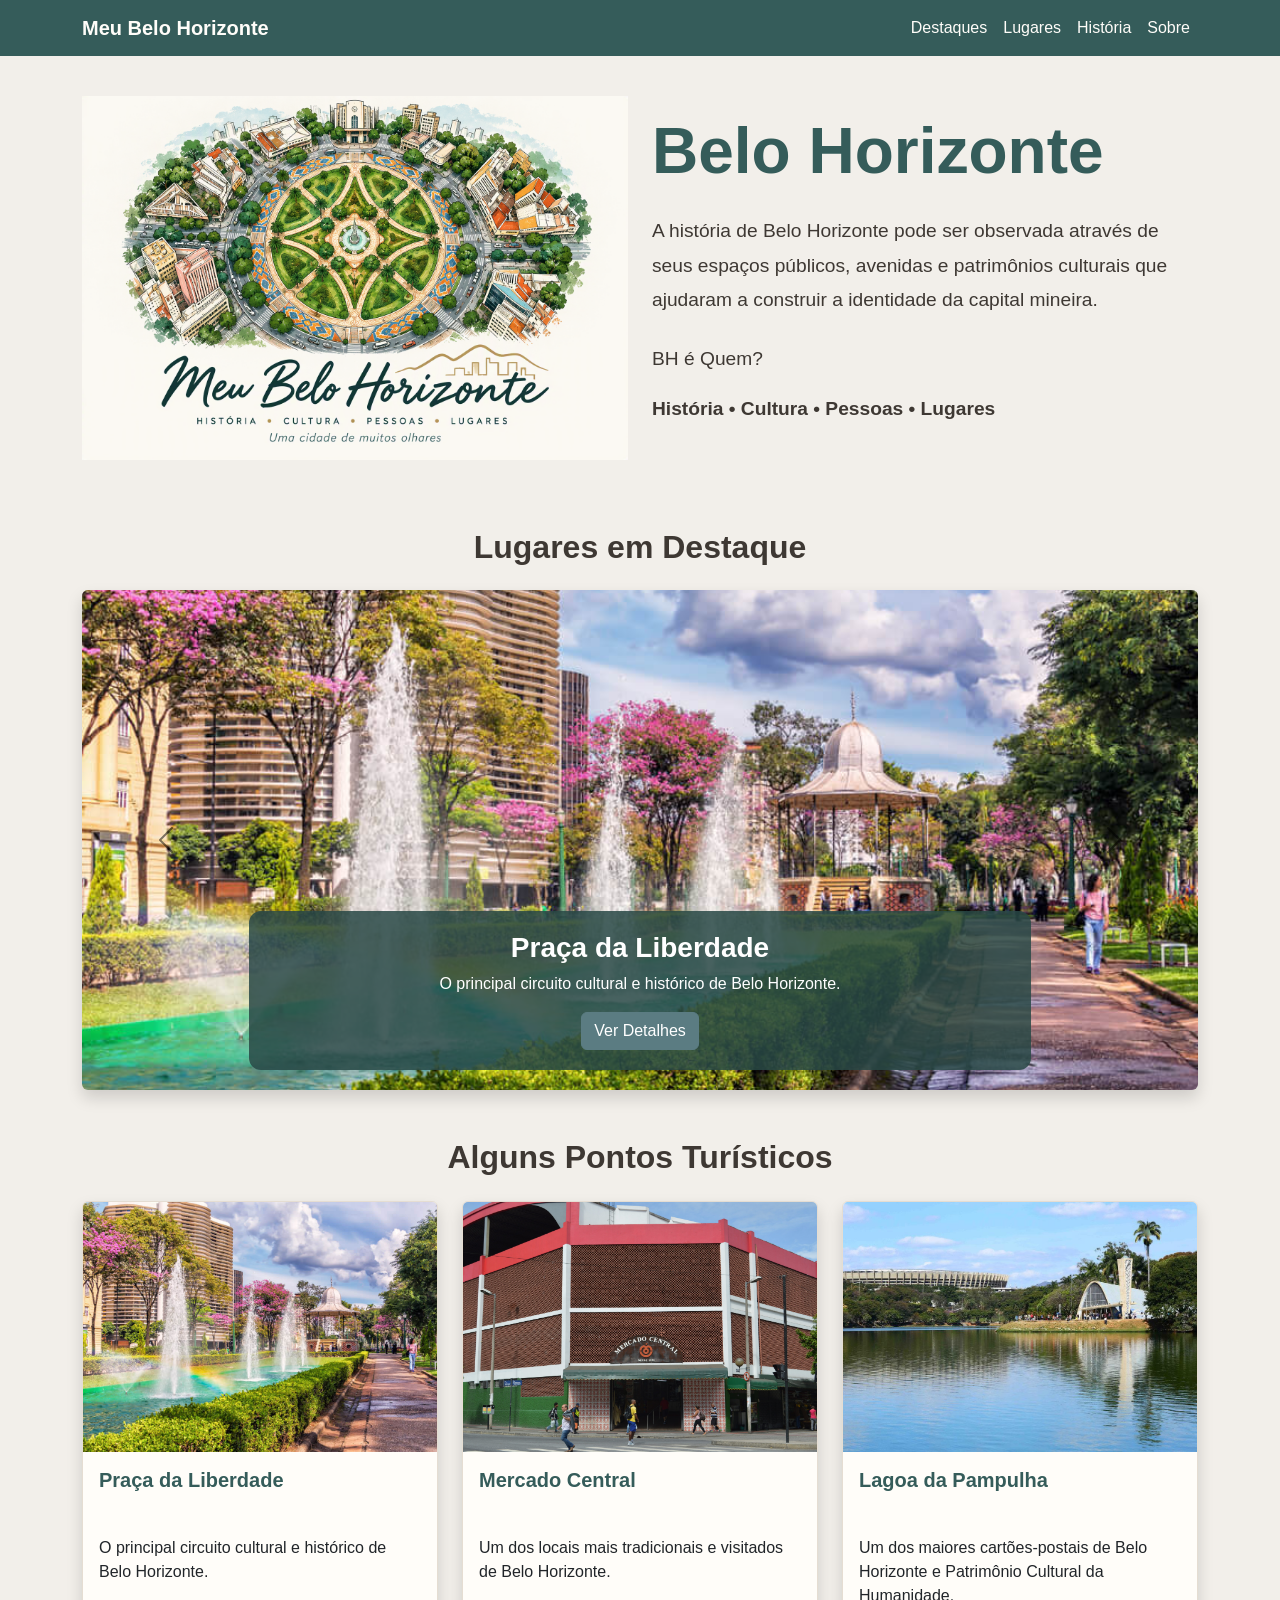
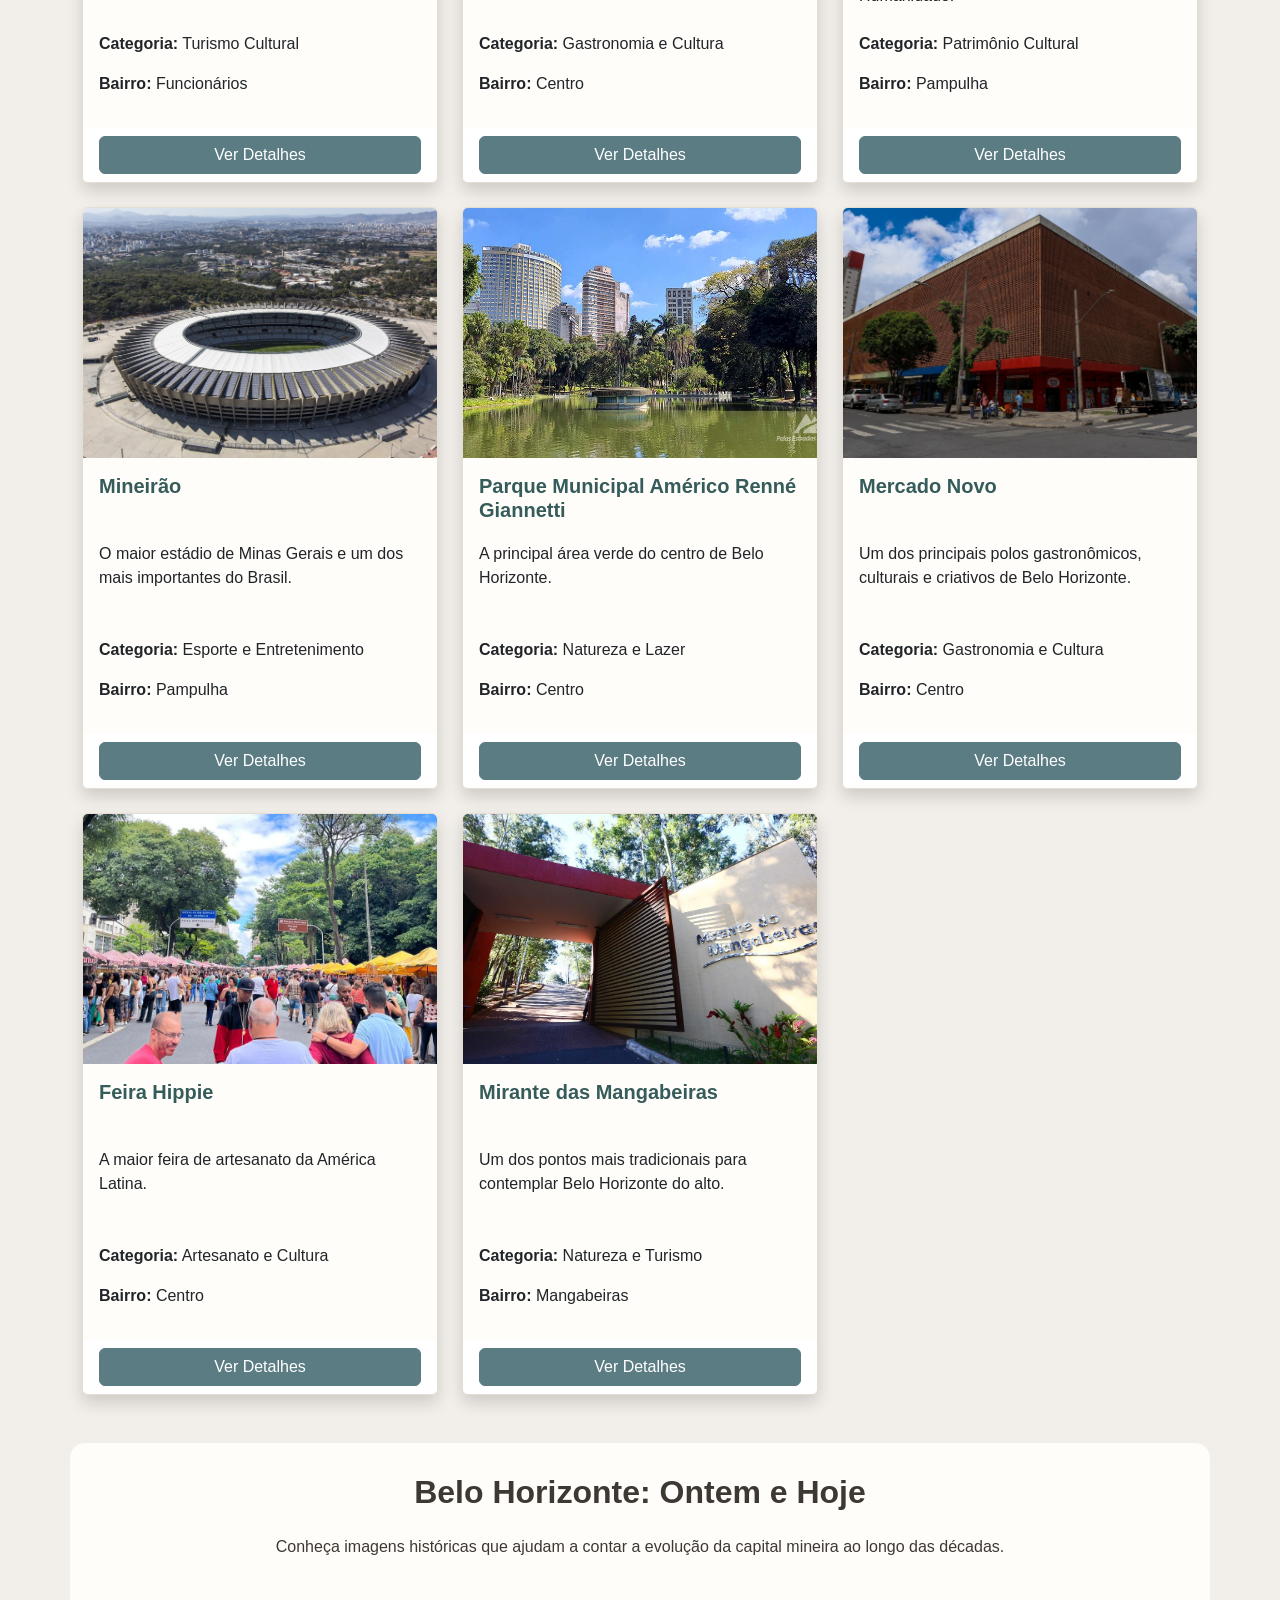
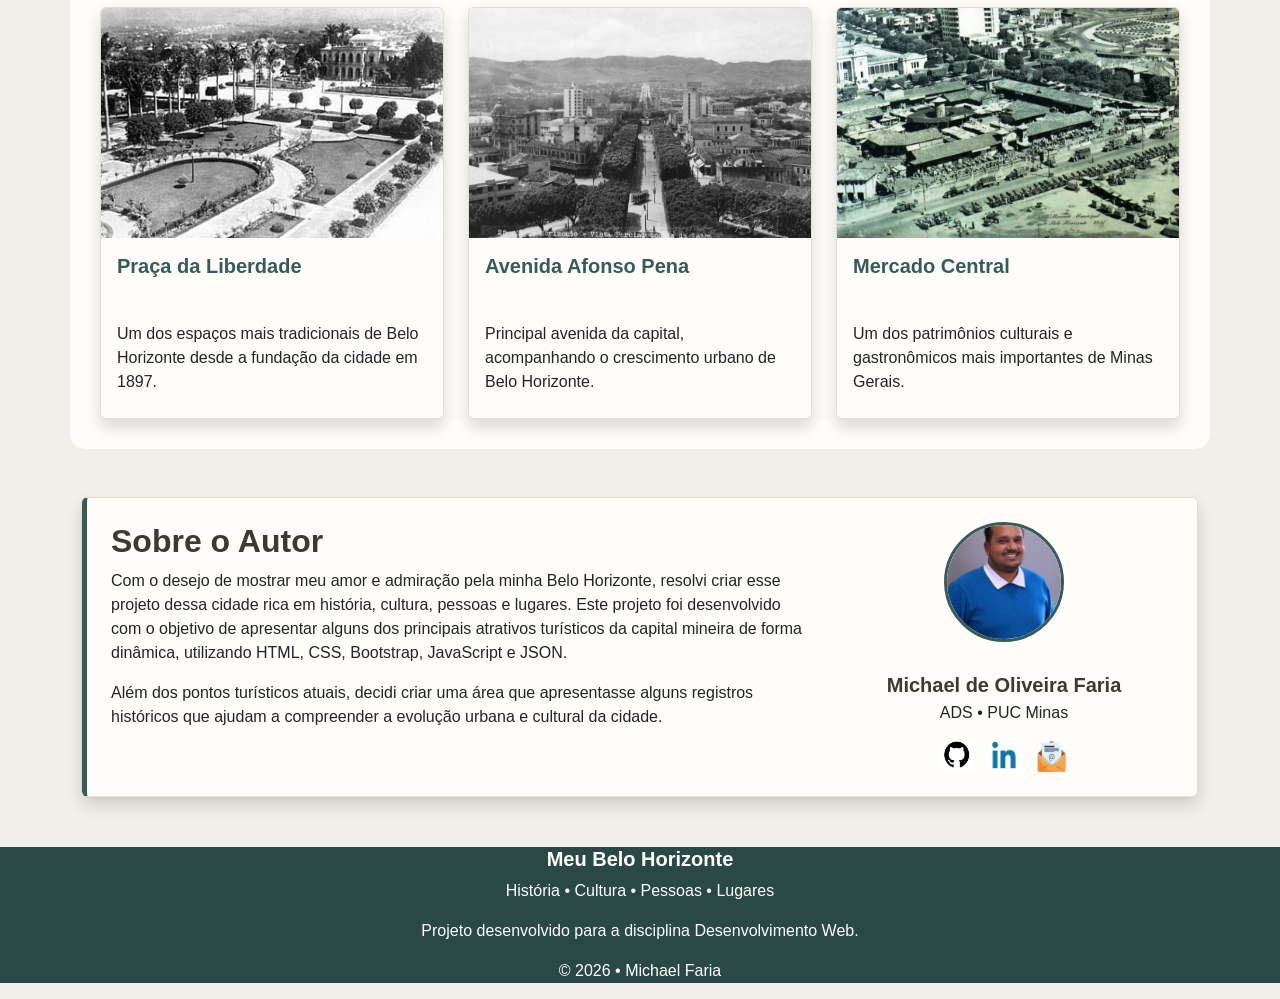
==== commit 7bb26767: "Correção e detalhes gerais" ====
--- a/index.html
+++ b/index.html
@@ -356,7 +356,7 @@
 
                 <h2>
 
-                    Informações do Aluno
+                    Sobre o Autor
 
                 </h2>
 
--- a/assets/css/styles.css
+++ b/assets/css/styles.css
@@ -300,7 +300,7 @@
 #autor .card {
 
     background-color: #FFFDF9;
-    border-left: 5*x solid #355C5A;
+    border-left: 5px solid #355C5A;
 
 }
 
